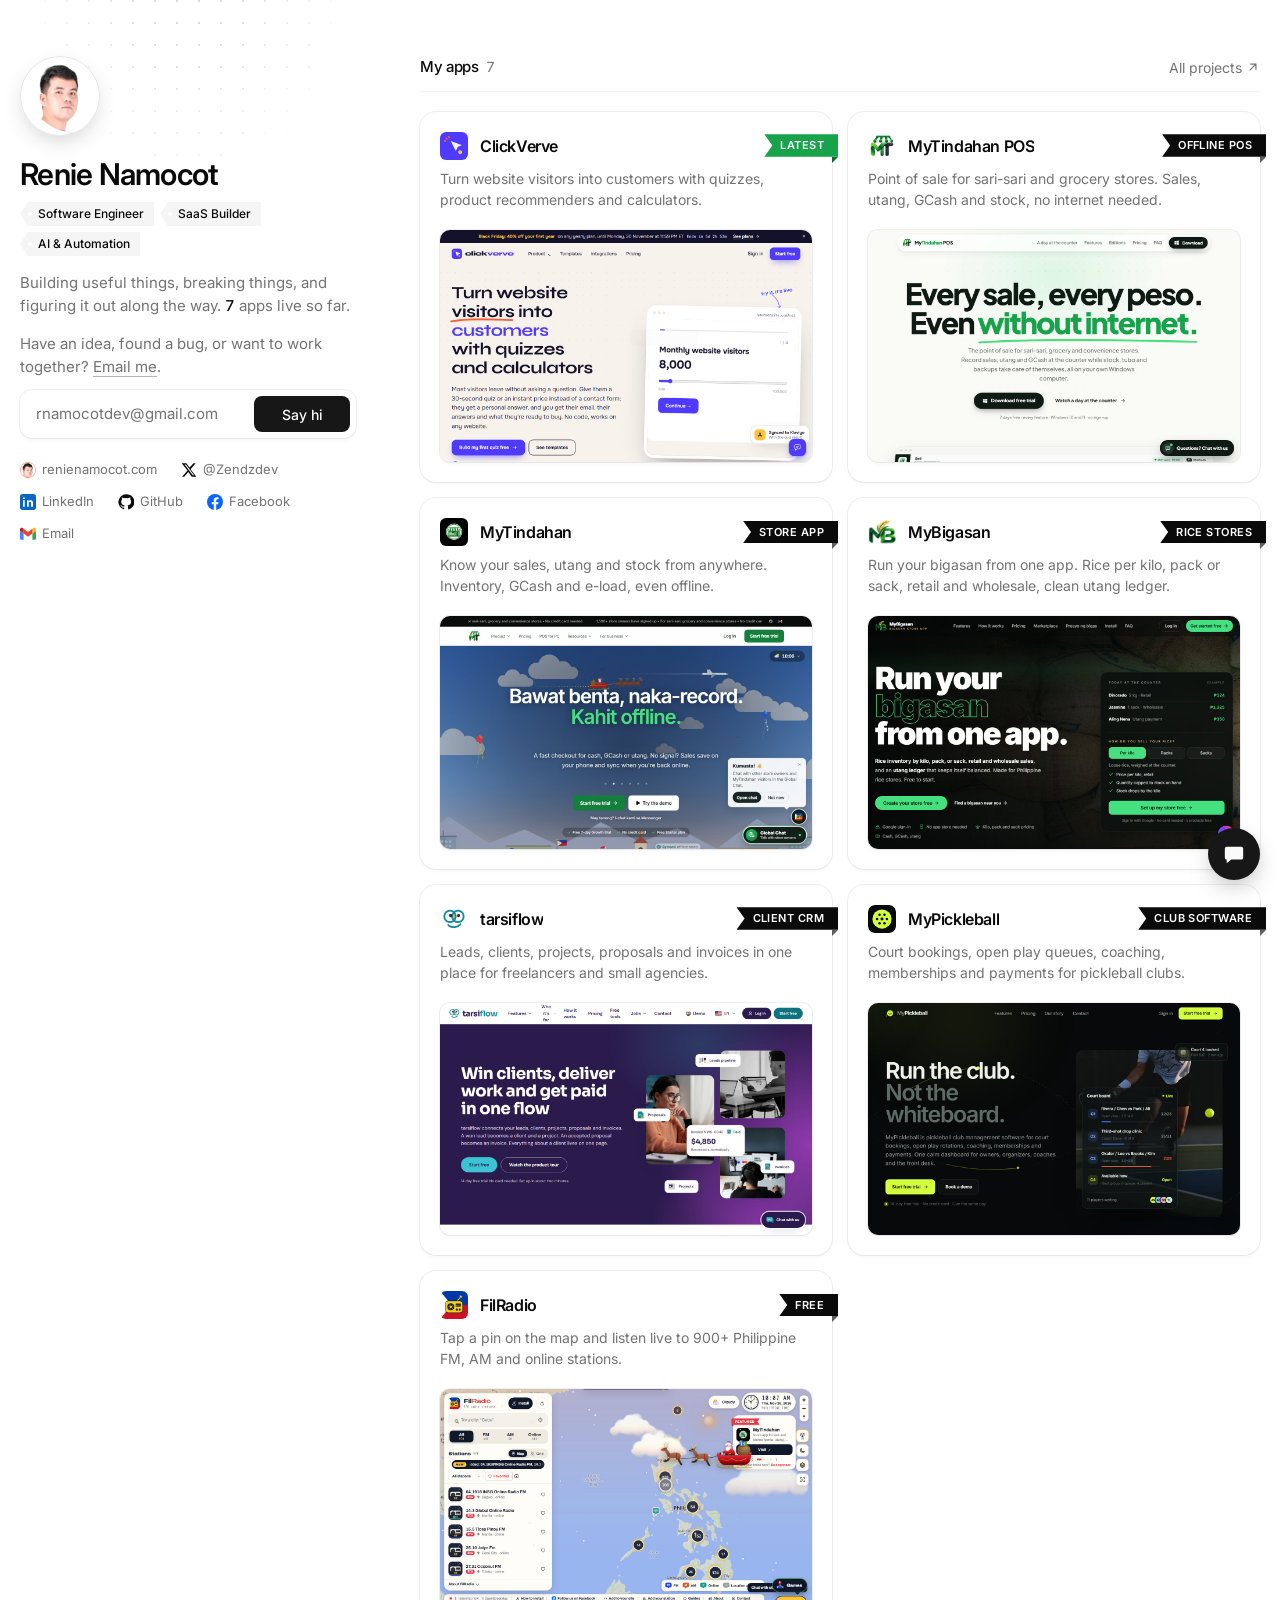
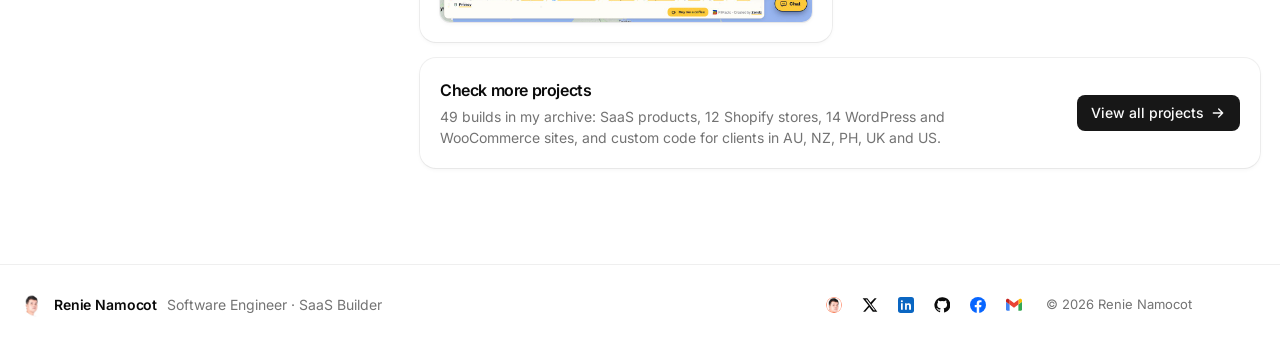
==== index.html @ 9025eb7c "Initial commit: apps.renienamocot.com showcase One-page portfolio of my apps: profile column, app ca" ====
<!doctype html>
<html lang="en">
<head>
  <meta charset="utf-8">
  <meta name="viewport" content="width=device-width, initial-scale=1, viewport-fit=cover">

  <!-- ============ SEO ============ -->
  <title>Renie Namocot — Software Engineer &amp; SaaS Builder</title>
  <meta name="description" content="Renie Namocot, Software Engineer and SaaS builder from the Philippines. See ClickVerve, MyTindahan, MyBigasan, tarsiflow, MyPickleball and more.">
  <meta name="author" content="Renie Namocot">
  <meta name="robots" content="index, follow, max-image-preview:large">
  <link rel="canonical" href="https://apps.renienamocot.com/">
  <meta name="theme-color" content="#ffffff" media="(prefers-color-scheme: light)">
  <meta name="theme-color" content="#0a0a0a" media="(prefers-color-scheme: dark)">
  <meta name="color-scheme" content="light dark">

  <meta property="og:type" content="profile">
  <meta property="og:site_name" content="Renie Namocot">
  <meta property="og:title" content="Renie Namocot — Software Engineer &amp; SaaS Builder">
  <meta property="og:description" content="Apps I've built and shipped: ClickVerve, MyTindahan, MyBigasan, tarsiflow, FilRadio and more.">
  <meta property="og:url" content="https://apps.renienamocot.com/">
  <meta property="og:image" content="https://apps.renienamocot.com/og.png">
  <meta property="og:image:width" content="1200">
  <meta property="og:image:height" content="630">
  <meta property="og:locale" content="en_PH">
  <meta name="twitter:card" content="summary_large_image">
  <meta name="twitter:site" content="@Zendzdev">
  <meta name="twitter:creator" content="@Zendzdev">
  <meta name="twitter:title" content="Renie Namocot — Software Engineer &amp; SaaS Builder">
  <meta name="twitter:description" content="Apps I've built and shipped: ClickVerve, MyTindahan, MyBigasan, tarsiflow, FilRadio and more.">
  <meta name="twitter:image" content="https://apps.renienamocot.com/og.png">

  <link rel="icon" href="favicon.ico" sizes="48x48">
  <link rel="icon" href="favicon-96.png" type="image/png" sizes="96x96">
  <link rel="apple-touch-icon" href="apple-touch-icon.png">
  <link rel="manifest" href="site.webmanifest">

  <link rel="preconnect" href="https://fonts.googleapis.com">
  <link rel="preconnect" href="https://fonts.gstatic.com" crossorigin>
  <link href="https://fonts.googleapis.com/css2?family=Inter:wght@400;500;600&display=swap" rel="stylesheet">

  <link rel="stylesheet" href="styles.css">

  <script type="application/ld+json">
  {
    "@context": "https://schema.org",
    "@graph": [
      {
        "@type": "Person",
        "@id": "https://apps.renienamocot.com/#person",
        "name": "Renie Namocot",
        "url": "https://apps.renienamocot.com/",
        "jobTitle": "Software Engineer",
        "description": "Software Engineer, SaaS builder, AI and automation.",
        "knowsAbout": ["Software Engineering", "SaaS", "AI", "Automation"],
        "image": "https://apps.renienamocot.com/avatar.png",
        "email": "mailto:rnamocotdev@gmail.com",
        "nationality": "Philippines",
        "sameAs": [
          "https://www.renienamocot.com/",
          "https://x.com/Zendzdev",
          "https://www.linkedin.com/in/renie-namocot-43700818b",
          "https://github.com/rnamocot",
          "https://web.facebook.com/profile.php?id=61593209741561"
        ]
      },
      {
        "@type": "ItemList",
        "name": "Apps built by Renie Namocot",
        "itemListElement": [
          { "@type": "ListItem", "position": 1, "item": { "@type": "SoftwareApplication", "name": "ClickVerve", "url": "https://clickverveinteractive.com/", "applicationCategory": "BusinessApplication", "operatingSystem": "Web", "description": "No-code interactive quiz maker and calculator builder for websites.", "author": { "@id": "https://apps.renienamocot.com/#person" } } },
          { "@type": "ListItem", "position": 2, "item": { "@type": "SoftwareApplication", "name": "MyTindahan POS", "url": "https://pos.mytindahan.store/", "applicationCategory": "BusinessApplication", "operatingSystem": "Windows", "description": "Offline POS for sari-sari, grocery and convenience stores in the Philippines.", "author": { "@id": "https://apps.renienamocot.com/#person" } } },
          { "@type": "ListItem", "position": 3, "item": { "@type": "SoftwareApplication", "name": "MyTindahan", "url": "https://mytindahan.store/", "applicationCategory": "BusinessApplication", "description": "Store app for sari-sari, grocery and convenience store owners: inventory, sales, utang, GCash and e-load.", "author": { "@id": "https://apps.renienamocot.com/#person" } } },
          { "@type": "ListItem", "position": 4, "item": { "@type": "SoftwareApplication", "name": "MyBigasan", "url": "https://www.mybigasan.com/", "applicationCategory": "BusinessApplication", "description": "Rice store inventory, POS and utang app for Philippine bigasan owners.", "author": { "@id": "https://apps.renienamocot.com/#person" } } },
          { "@type": "ListItem", "position": 5, "item": { "@type": "SoftwareApplication", "name": "tarsiflow", "url": "https://tarsiflow.com/", "applicationCategory": "BusinessApplication", "operatingSystem": "Web", "description": "Client management for freelancers and agencies: leads, projects, proposals and invoices.", "author": { "@id": "https://apps.renienamocot.com/#person" } } },
          { "@type": "ListItem", "position": 6, "item": { "@type": "SoftwareApplication", "name": "MyPickleball", "url": "https://mypickleball-psi.vercel.app/", "applicationCategory": "BusinessApplication", "operatingSystem": "Web", "description": "Pickleball club management software for court bookings, open play queues, coaching, memberships and payments.", "author": { "@id": "https://apps.renienamocot.com/#person" } } },
          { "@type": "ListItem", "position": 7, "item": { "@type": "WebApplication", "name": "FilRadio", "url": "https://filradio.xyz/", "applicationCategory": "EntertainmentApplication", "operatingSystem": "Web", "description": "Listen to Philippine FM, AM and online radio stations live on a map.", "offers": { "@type": "Offer", "price": "0", "priceCurrency": "PHP" }, "author": { "@id": "https://apps.renienamocot.com/#person" } } }
        ]
      }
    ]
  }
  </script>
</head>
<body>
  <a class="skip" href="#apps">Skip to apps</a>

  <main class="layout">
    <!-- ================= LEFT: PROFILE ================= -->
    <aside class="profile enter">
      <div class="dots" aria-hidden="true"></div>

      <div class="profile__head">
        <img class="profile__avatar" src="avatar.png" fetchpriority="high" width="80" height="80" alt="Renie Namocot">
        <div>
          <h1>Renie Namocot</h1>
          <p class="roles" aria-label="Software Engineer, SaaS Builder, AI and Automation"><span>Software Engineer</span><span>SaaS Builder</span><span>AI &amp; Automation</span></p>
          <p class="t15 muted mt4">Building useful things, breaking things, and figuring it out along the way. <b>7</b> apps live so far.</p>
        </div>
      </div>

      <div class="contact">
        <p class="t15 muted">Have an idea, found a bug, or want to work together? <a class="ulink" href="mailto:rnamocotdev@gmail.com">Email me</a>.</p>
        <a class="field" href="mailto:rnamocotdev@gmail.com" data-open-chat>
          <span class="field__text">rnamocotdev@gmail.com</span>
          <span class="btn">Say hi</span>
        </a>
      </div>

      <ul class="socials">
        <li><a href="https://www.renienamocot.com/" target="_blank" rel="me noopener"><img src="logos/renienamocot.png" width="16" height="16" alt="" class="ico-img"><span>renienamocot.com</span><span class="sr-only"> main profile (opens in a new tab)</span></a></li>
        <li><a href="https://x.com/Zendzdev" target="_blank" rel="me noopener"><svg class="ico" viewBox="0 0 24 24" aria-hidden="true"><path fill="currentColor" d="M18.9 2H22l-7.6 8.7L23 22h-6.8l-5.3-6.9L4.8 22H1.7l8.1-9.3L1 2h7l4.8 6.3L18.9 2Zm-1.2 18h1.9L7.4 3.9h-2L17.7 20Z"/></svg><span>@Zendzdev</span><span class="sr-only"> on X (opens in a new tab)</span></a></li>
        <li><a href="https://www.linkedin.com/in/renie-namocot-43700818b" target="_blank" rel="me noopener"><svg class="ico" viewBox="0 0 24 24" aria-hidden="true"><rect width="24" height="24" rx="4" fill="#0A66C2"/><path fill="#fff" d="M7.1 9.4H4.5V19h2.6V9.4ZM5.8 5a1.5 1.5 0 1 0 0 3 1.5 1.5 0 0 0 0-3Zm13.7 8.6c0-2.6-.6-4.4-3.6-4.4-1.4 0-2.4.8-2.8 1.5V9.4h-2.5V19h2.6v-4.8c0-1.3.2-2.5 1.8-2.5s1.6 1.5 1.6 2.6V19h2.9v-5.4Z"/></svg><span>LinkedIn</span><span class="sr-only"> (opens in a new tab)</span></a></li>
        <li><a href="https://github.com/rnamocot" target="_blank" rel="me noopener"><svg class="ico" viewBox="0 0 24 24" aria-hidden="true"><path fill="currentColor" d="M12 .5a11.5 11.5 0 0 0-3.6 22.4c.6.1.8-.3.8-.6v-2c-3.2.7-3.9-1.5-3.9-1.5-.5-1.3-1.3-1.7-1.3-1.7-1-.7.1-.7.1-.7 1.2.1 1.8 1.2 1.8 1.2 1 1.8 2.8 1.3 3.5 1 .1-.8.4-1.3.7-1.6-2.6-.3-5.3-1.3-5.3-5.7 0-1.3.5-2.3 1.2-3.1-.1-.3-.5-1.5.1-3.1 0 0 1-.3 3.2 1.2a11 11 0 0 1 5.8 0c2.2-1.5 3.2-1.2 3.2-1.2.6 1.6.2 2.8.1 3.1.8.8 1.2 1.9 1.2 3.1 0 4.4-2.7 5.4-5.3 5.7.4.4.8 1.1.8 2.2v3.3c0 .3.2.7.8.6A11.5 11.5 0 0 0 12 .5Z"/></svg><span>GitHub</span><span class="sr-only"> (opens in a new tab)</span></a></li>
        <li><a href="https://web.facebook.com/profile.php?id=61593209741561" target="_blank" rel="me noopener"><svg class="ico" viewBox="0 0 24 24" aria-hidden="true"><circle cx="12" cy="12" r="12" fill="#0866FF"/><path fill="#fff" d="M16.7 15.5l.5-3.5h-3.4V9.8c0-1 .5-1.9 2-1.9h1.5v-3s-1.4-.2-2.7-.2c-2.7 0-4.5 1.6-4.5 4.6V12h-3v3.5h3V24h3.7v-8.5z"/></svg><span>Facebook</span><span class="sr-only"> (opens in a new tab)</span></a></li>
        <li><a href="mailto:rnamocotdev@gmail.com"><svg class="ico" viewBox="0 0 24 24" aria-hidden="true"><path fill="#4285F4" d="M1.6 20.5h3.8v-9.3L0 7.2v11.7c0 .9.7 1.6 1.6 1.6z"/><path fill="#34A853" d="M18.6 20.5h3.8c.9 0 1.6-.7 1.6-1.6V7.2l-5.4 4z"/><path fill="#FBBC04" d="M18.6 4.2v7l5.4-4V5c0-2-2.3-3.1-3.8-1.9z"/><path fill="#EA4335" d="M5.4 11.2v-7L12 9.1l6.6-4.9v7L12 16.1z"/><path fill="#C5221F" d="M0 5v2.2l5.4 4v-7L3.8 3.1C2.3 1.9 0 3 0 5z"/></svg><span>Email</span></a></li>
      </ul>

      <p class="visits" id="visits" hidden>
        <span class="live" aria-hidden="true"></span>
        <span><b id="visits-count">0</b> <span id="visits-label">visitors</span> so far</span>
      </p>
    </aside>

    <!-- ================= RIGHT: APPS ================= -->
    <div class="content">
      <section id="apps" class="enter" style="--stagger:1" aria-labelledby="apps-title">
        <div class="block__head">
          <h2 id="apps-title">My apps <span class="t14 muted count">7</span></h2>
          <span class="mrr-total" id="mrr-total" hidden></span>
          <a class="head-link" href="https://www.renienamocot.com/projects.html" target="_blank" rel="noopener">All projects<svg viewBox="0 0 24 24" aria-hidden="true"><path d="M7 17 17 7M8 7h9v9"/></svg><span class="sr-only"> (opens in a new tab)</span></a>
        </div>

        <!--
          HOW TO ADD AN APP: copy one <li> block.
          - logos/  : square icon (28px shown, use 180px source)
          - shots/  : 640x400 screenshot of the homepage
          - .pill   : short label (category, or "$X/mo" if you want to show revenue)
        -->
        <ul class="grid2">
          <li>
            <article class="card app" data-app="clickverve">
              <div class="app__top">
                <img class="logo" src="logos/clickverve.png" width="28" height="28" alt="">
                <h3><a href="https://clickverveinteractive.com/?ref=renienamocot" target="_blank" rel="noopener"><span>ClickVerve</span><span class="sr-only"> (opens in a new tab)</span></a></h3>
                <span class="ribbon ribbon--new">Latest</span>
              </div>
              <p class="app__desc">Turn website visitors into customers with quizzes, product recommenders and calculators.</p>
              <div class="shot"><img src="shots/clickverve.jpg" width="1280" height="800" loading="lazy" alt="ClickVerve homepage"></div>
            </article>
          </li>
          <li>
            <article class="card app" data-app="mytindahan-pos">
              <div class="app__top">
                <img class="logo" src="logos/mytindahan-pos.png" width="28" height="28" alt="">
                <h3><a href="https://pos.mytindahan.store/?ref=renienamocot" target="_blank" rel="noopener"><span>MyTindahan POS</span><span class="sr-only"> (opens in a new tab)</span></a></h3>
                <span class="ribbon">Offline POS</span>
              </div>
              <p class="app__desc">Point of sale for sari-sari and grocery stores. Sales, utang, GCash and stock, no internet needed.</p>
              <div class="shot"><img src="shots/mytindahan-pos.jpg" width="1280" height="800" loading="lazy" alt="MyTindahan POS homepage"></div>
            </article>
          </li>
          <li>
            <article class="card app" data-app="mytindahan">
              <div class="app__top">
                <img class="logo" src="logos/mytindahan.png" width="28" height="28" alt="">
                <h3><a href="https://mytindahan.store/?ref=renienamocot" target="_blank" rel="noopener"><span>MyTindahan</span><span class="sr-only"> (opens in a new tab)</span></a></h3>
                <span class="ribbon">Store app</span>
              </div>
              <p class="app__desc">Know your sales, utang and stock from anywhere. Inventory, GCash and e-load, even offline.</p>
              <div class="shot"><img src="shots/mytindahan.jpg" width="1280" height="800" loading="lazy" alt="MyTindahan homepage"></div>
            </article>
          </li>
          <li>
            <article class="card app" data-app="mybigasan">
              <div class="app__top">
                <img class="logo" src="logos/mybigasan.png" width="28" height="28" alt="">
                <h3><a href="https://www.mybigasan.com/?ref=renienamocot" target="_blank" rel="noopener"><span>MyBigasan</span><span class="sr-only"> (opens in a new tab)</span></a></h3>
                <span class="ribbon">Rice stores</span>
              </div>
              <p class="app__desc">Run your bigasan from one app. Rice per kilo, pack or sack, retail and wholesale, clean utang ledger.</p>
              <div class="shot"><img src="shots/mybigasan.jpg" width="1280" height="800" loading="lazy" alt="MyBigasan homepage"></div>
            </article>
          </li>
          <li>
            <article class="card app" data-app="tarsiflow">
              <div class="app__top">
                <img class="logo" src="logos/tarsiflow.webp" width="28" height="28" alt="">
                <h3><a href="https://tarsiflow.com/?ref=renienamocot" target="_blank" rel="noopener"><span>tarsiflow</span><span class="sr-only"> (opens in a new tab)</span></a></h3>
                <span class="ribbon">Client CRM</span>
              </div>
              <p class="app__desc">Leads, clients, projects, proposals and invoices in one place for freelancers and small agencies.</p>
              <div class="shot"><img src="shots/tarsiflow.jpg" width="1280" height="800" loading="lazy" alt="tarsiflow homepage"></div>
            </article>
          </li>
          <li>
            <article class="card app" data-app="mypickleball">
              <div class="app__top">
                <img class="logo" src="logos/mypickleball.svg" width="28" height="28" alt="">
                <h3><a href="https://mypickleball-psi.vercel.app/?ref=renienamocot" target="_blank" rel="noopener"><span>MyPickleball</span><span class="sr-only"> (opens in a new tab)</span></a></h3>
                <span class="ribbon">Club software</span>
              </div>
              <p class="app__desc">Court bookings, open play queues, coaching, memberships and payments for pickleball clubs.</p>
              <div class="shot"><img src="shots/mypickleball.jpg" width="1280" height="800" loading="lazy" alt="MyPickleball live court board and club dashboard"></div>
            </article>
          </li>
          <li>
            <article class="card app" data-app="filradio">
              <div class="app__top">
                <img class="logo" src="logos/filradio.png" width="28" height="28" alt="">
                <h3><a href="https://filradio.xyz/?ref=renienamocot" target="_blank" rel="noopener"><span>FilRadio</span><span class="sr-only"> (opens in a new tab)</span></a></h3>
                <span class="ribbon">Free</span>
              </div>
              <p class="app__desc">Tap a pin on the map and listen live to 900+ Philippine FM, AM and online stations.</p>
              <div class="shot"><img src="shots/filradio.jpg" width="1280" height="800" loading="lazy" alt="FilRadio map of Philippine radio stations"></div>
            </article>
          </li>
        </ul>
        <a class="more card" href="https://www.renienamocot.com/projects.html" target="_blank" rel="noopener">
          <div class="more__text">
            <h3>Check more projects</h3>
            <p>49 builds in my archive: SaaS products, 12 Shopify stores, 14 WordPress and WooCommerce sites, and custom code for clients in AU, NZ, PH, UK and US.</p>
          </div>
          <span class="more__cta">View all projects<svg viewBox="0 0 24 24" aria-hidden="true"><path d="M5 12h14M13 6l6 6-6 6"/></svg></span>
          <span class="sr-only"> (opens in a new tab)</span>
        </a>
      </section>
    </div>
  </main>

  <!-- ================= FOOTER ================= -->
  <footer class="footer">
    <div class="footer__inner">
      <div class="footer__brand">
        <img src="avatar.png" width="24" height="24" alt="" class="footer__avatar">
        <span class="t14 strong">Renie Namocot</span>
        <span class="t14 muted footer__tag">Software Engineer · SaaS Builder</span>
      </div>
      <div class="footer__right">
        <ul class="footer__icons">
          <li><a href="https://www.renienamocot.com/" target="_blank" rel="me noopener" aria-label="Main website"><img src="logos/renienamocot.png" width="16" height="16" alt="" class="ico-img"></a></li>
          <li><a href="https://x.com/Zendzdev" target="_blank" rel="me noopener" aria-label="X"><svg class="ico" viewBox="0 0 24 24" aria-hidden="true"><path fill="currentColor" d="M18.9 2H22l-7.6 8.7L23 22h-6.8l-5.3-6.9L4.8 22H1.7l8.1-9.3L1 2h7l4.8 6.3L18.9 2Zm-1.2 18h1.9L7.4 3.9h-2L17.7 20Z"/></svg></a></li>
          <li><a href="https://www.linkedin.com/in/renie-namocot-43700818b" target="_blank" rel="me noopener" aria-label="LinkedIn"><svg class="ico" viewBox="0 0 24 24" aria-hidden="true"><rect width="24" height="24" rx="4" fill="#0A66C2"/><path fill="#fff" d="M7.1 9.4H4.5V19h2.6V9.4ZM5.8 5a1.5 1.5 0 1 0 0 3 1.5 1.5 0 0 0 0-3Zm13.7 8.6c0-2.6-.6-4.4-3.6-4.4-1.4 0-2.4.8-2.8 1.5V9.4h-2.5V19h2.6v-4.8c0-1.3.2-2.5 1.8-2.5s1.6 1.5 1.6 2.6V19h2.9v-5.4Z"/></svg></a></li>
          <li><a href="https://github.com/rnamocot" target="_blank" rel="me noopener" aria-label="GitHub"><svg class="ico" viewBox="0 0 24 24" aria-hidden="true"><path fill="currentColor" d="M12 .5a11.5 11.5 0 0 0-3.6 22.4c.6.1.8-.3.8-.6v-2c-3.2.7-3.9-1.5-3.9-1.5-.5-1.3-1.3-1.7-1.3-1.7-1-.7.1-.7.1-.7 1.2.1 1.8 1.2 1.8 1.2 1 1.8 2.8 1.3 3.5 1 .1-.8.4-1.3.7-1.6-2.6-.3-5.3-1.3-5.3-5.7 0-1.3.5-2.3 1.2-3.1-.1-.3-.5-1.5.1-3.1 0 0 1-.3 3.2 1.2a11 11 0 0 1 5.8 0c2.2-1.5 3.2-1.2 3.2-1.2.6 1.6.2 2.8.1 3.1.8.8 1.2 1.9 1.2 3.1 0 4.4-2.7 5.4-5.3 5.7.4.4.8 1.1.8 2.2v3.3c0 .3.2.7.8.6A11.5 11.5 0 0 0 12 .5Z"/></svg></a></li>
          <li><a href="https://web.facebook.com/profile.php?id=61593209741561" target="_blank" rel="me noopener" aria-label="Facebook"><svg class="ico" viewBox="0 0 24 24" aria-hidden="true"><circle cx="12" cy="12" r="12" fill="#0866FF"/><path fill="#fff" d="M16.7 15.5l.5-3.5h-3.4V9.8c0-1 .5-1.9 2-1.9h1.5v-3s-1.4-.2-2.7-.2c-2.7 0-4.5 1.6-4.5 4.6V12h-3v3.5h3V24h3.7v-8.5z"/></svg></a></li>
          <li><a href="mailto:rnamocotdev@gmail.com" aria-label="Email"><svg class="ico" viewBox="0 0 24 24" aria-hidden="true"><path fill="#4285F4" d="M1.6 20.5h3.8v-9.3L0 7.2v11.7c0 .9.7 1.6 1.6 1.6z"/><path fill="#34A853" d="M18.6 20.5h3.8c.9 0 1.6-.7 1.6-1.6V7.2l-5.4 4z"/><path fill="#FBBC04" d="M18.6 4.2v7l5.4-4V5c0-2-2.3-3.1-3.8-1.9z"/><path fill="#EA4335" d="M5.4 11.2v-7L12 9.1l6.6-4.9v7L12 16.1z"/><path fill="#C5221F" d="M0 5v2.2l5.4 4v-7L3.8 3.1C2.3 1.9 0 3 0 5z"/></svg></a></li>
        </ul>
        <p class="t13 muted">© <span id="year">2026</span> Renie Namocot</p>
      </div>
    </div>
  </footer>

  <!-- ================= CHAT WIDGET ================= -->
  <div class="chat" id="chat">
    <button class="chat__fab" type="button" aria-expanded="false" aria-controls="chat-panel" aria-label="Chat with Renie">
      <svg class="i-open" viewBox="0 0 24 24" aria-hidden="true"><path d="M4 4h16a2 2 0 0 1 2 2v10a2 2 0 0 1-2 2H9l-5 4v-4H4a2 2 0 0 1-2-2V6a2 2 0 0 1 2-2Z"/></svg>
      <svg class="i-close" viewBox="0 0 24 24" aria-hidden="true"><path d="M6 6l12 12M18 6 6 18"/></svg>
    </button>

    <section class="chat__panel" id="chat-panel" role="dialog" aria-labelledby="chat-title" hidden>
      <header class="chat__head">
        <img src="avatar.png" width="36" height="36" alt="">
        <div>
          <h2 id="chat-title">Renie Namocot</h2>
          <p><span class="online" aria-hidden="true"></span>Usually replies within a day</p>
        </div>
        <button class="chat__x" type="button" aria-label="Close chat"><svg viewBox="0 0 24 24" aria-hidden="true"><path d="M6 6l12 12M18 6 6 18"/></svg></button>
      </header>

      <div class="chat__log" id="chat-log" aria-live="polite"></div>

      <div class="chat__chips" id="chat-chips"></div>

      <form class="chat__form" id="chat-form" novalidate>
        <input type="checkbox" name="botcheck" class="hp" tabindex="-1" aria-hidden="true">
        <label for="chat-input" class="sr-only">Your message</label>
        <textarea id="chat-input" rows="1" placeholder="Write a message…"></textarea>
        <button type="submit" class="chat__send" aria-label="Send"><svg viewBox="0 0 24 24" aria-hidden="true"><path d="M5 12h14M13 6l6 6-6 6"/></svg></button>
      </form>
    </section>
  </div>

  <script src="main.js" defer></script>
</body>
</html>
---- styles.css ----
/* Colors, sizes and spacing follow the marclou.com layout (shadcn neutral palette). */
:root {
  --background: #fff;
  --foreground: #0a0a0a;
  --card: #fff;
  --muted: #f5f5f5;
  --muted-foreground: #737373;
  --border: #e5e5e5;
  --primary: #171717;
  --primary-foreground: #fafafa;
  --ring: #a1a1a1;
  --surface-shadow: 0 0 0 1px #0000000f, 0 1px 2px -1px #0000000f, 0 2px 4px 0 #0000000a;
  --surface-shadow-hover: 0 0 0 1px #00000014, 0 1px 2px -1px #00000014, 0 2px 4px 0 #0000000f;
  --font: "Inter", ui-sans-serif, system-ui, -apple-system, "Segoe UI", Roboto, sans-serif;
}
@media (prefers-color-scheme: dark) {
  :root {
    --background: #0a0a0a;
    --foreground: #fafafa;
    --card: #171717;
    --muted: #262626;
    --muted-foreground: #a1a1a1;
    --border: #ffffff1a;
    --primary: #e5e5e5;
    --primary-foreground: #171717;
    --ring: #737373;
    --surface-shadow: 0 0 0 1px #ffffff14;
    --surface-shadow-hover: 0 0 0 1px #ffffff21;
  }
}

*, *::before, *::after { box-sizing: border-box; }
html { -webkit-text-size-adjust: 100%; scroll-behavior: smooth; }
body {
  margin: 0;
  min-height: 100dvh;
  display: flex; flex-direction: column;
  background: var(--background);
  color: var(--foreground);
  font-family: var(--font);
  font-size: 16px;
  line-height: 1.5;
  -webkit-font-smoothing: antialiased;
  -moz-osx-font-smoothing: grayscale;
}
img, svg { display: block; max-width: 100%; }
a { color: inherit; text-decoration: none; }
h1, h2, h3, p { margin: 0; }
ul { margin: 0; padding: 0; list-style: none; }
b { font-weight: 500; color: var(--foreground); font-variant-numeric: tabular-nums; }
:focus-visible { outline: none; box-shadow: 0 0 0 3px color-mix(in oklab, var(--ring) 50%, transparent); border-radius: 8px; }

.sr-only { position: absolute; width: 1px; height: 1px; padding: 0; margin: -1px; overflow: hidden; clip: rect(0,0,0,0); white-space: nowrap; border: 0; }
.skip { position: absolute; left: 12px; top: -48px; z-index: 50; background: var(--primary); color: var(--primary-foreground); padding: 6px 12px; border-radius: 8px; font-size: 14px; }
.skip:focus { top: 12px; }

.t11 { font-size: 11px; }
.t13 { font-size: 13px; }
.t14 { font-size: 14px; }
.t15 { font-size: 15px; }
.muted { color: var(--muted-foreground); }
.strong { font-weight: 600; letter-spacing: -0.01em; }
.mt2 { margin-top: 8px; }
.mt4 { margin-top: 16px; }
p { text-wrap: pretty; }

.ulink {
  text-decoration: underline;
  text-decoration-color: color-mix(in oklab, var(--foreground) 30%, transparent);
  text-underline-offset: 4px;
  transition: color .15s, text-decoration-color .15s;
}
.ulink:hover { color: var(--foreground); text-decoration-color: var(--foreground); }

/* Entrance animation (same feel as the reference) */
.enter { animation: enter .4s cubic-bezier(.2,0,0,1) both; animation-delay: calc(var(--stagger, 0) * 80ms); }
@keyframes enter { from { opacity: 0; transform: translateY(8px); filter: blur(2px); } }
@media (prefers-reduced-motion: reduce) { .enter { animation: none; } html { scroll-behavior: auto; } }

/* ================= Layout ================= */
.layout {
  flex: 1;
  width: 100%;
  max-width: 80rem;
  margin: 0 auto;
  padding: 0 20px;
}
@media (min-width: 64rem) {
  .layout { display: grid; grid-template-columns: 17rem minmax(0, 1fr); gap: 3rem; }
}
@media (min-width: 80rem) {
  .layout { grid-template-columns: 21rem minmax(0, 1fr); gap: 4rem; }
}

/* ================= Profile (left) ================= */
.profile { position: relative; isolation: isolate; padding-top: 32px; }
@media (min-width: 64rem) {
  .profile { position: sticky; top: 0; align-self: start; padding: 56px 0; }
}
.dots {
  position: absolute; left: -20px; right: -20px; top: 0; height: 14rem; z-index: -1; pointer-events: none;
  background-image: radial-gradient(circle at 1px 1px, color-mix(in oklab, var(--foreground) 14%, transparent) 1px, transparent 0);
  background-size: 22px 22px;
  -webkit-mask-image: radial-gradient(60% 70% at 50% 0, #000 20%, #0000 70%);
  mask-image: radial-gradient(60% 70% at 50% 0, #000 20%, #0000 70%);
}
@media (min-width: 64rem) { .dots { height: 24rem; } }

.profile__head { display: flex; align-items: center; gap: 16px; }
@media (min-width: 64rem) { .profile__head { flex-direction: column; align-items: flex-start; gap: 20px; } }

.profile__avatar {
  width: 56px; height: 56px; flex: none; border-radius: 50%; object-fit: cover;
  outline: 1px solid #0000001a; outline-offset: -1px;
  box-shadow: 0 8px 24px -8px rgb(0 0 0 / .25);
}
@media (min-width: 64rem) { .profile__avatar { width: 80px; height: 80px; } }

.profile h1 { font-size: 1.5rem; line-height: 2rem; font-weight: 600; letter-spacing: -0.025em; }
@media (min-width: 64rem) { .profile h1 { font-size: 1.875rem; line-height: 2.25rem; } }

.contact { margin-top: 16px; }
.contact > p { margin-bottom: 12px; }
.field {
  display: flex; align-items: center; gap: 6px;
  padding: 6px; border-radius: 12px;
  background: var(--background);
  box-shadow: var(--surface-shadow);
  transition: box-shadow .15s;
}
.field:hover { box-shadow: var(--surface-shadow-hover); }
.field__text {
  flex: 1; min-width: 0; padding: 0 10px; height: 36px; line-height: 36px;
  font-size: 15px; color: var(--muted-foreground);
  overflow: hidden; text-overflow: ellipsis; white-space: nowrap;
}
.btn {
  display: inline-flex; align-items: center; justify-content: center;
  height: 36px; min-width: 96px; padding: 0 16px; border-radius: 8px;
  background: var(--primary); color: var(--primary-foreground);
  font-size: 14px; font-weight: 500; white-space: nowrap;
  transition: background .15s, transform .15s;
}
.field:hover .btn { background: color-mix(in oklab, var(--primary) 80%, transparent); }
.field:active .btn { transform: scale(.96); }

.socials { display: flex; flex-wrap: wrap; align-items: center; column-gap: 20px; margin-top: 16px; }
@media (min-width: 64rem) { .socials { column-gap: 16px; } }
@media (min-width: 80rem) { .socials { column-gap: 24px; } }
.socials a {
  margin: 0 -8px; display: flex; align-items: center; gap: 6px;
  height: 32px; padding: 0 8px; border-radius: 999px;
  font-size: 13px; color: var(--muted-foreground);
  transition: background .15s, color .15s;
}
.socials a:hover { background: var(--muted); color: var(--foreground); }
.socials svg { width: 14px; height: 14px; fill: currentColor; }

/* ================= Content (right) ================= */
.content { min-width: 0; padding: 32px 0 96px; }
@media (min-width: 64rem) { .content { padding-top: 56px; } }

.card {
  border-radius: 16px;
  background: var(--card);
  box-shadow: var(--surface-shadow);
}

/* Section header */
.block__head {
  display: flex; flex-wrap: wrap; align-items: center; justify-content: space-between; gap: 12px 24px;
  margin-bottom: 20px; padding-bottom: 12px;
  border-bottom: 1px solid color-mix(in oklab, var(--border) 40%, transparent);
  font-variant-numeric: tabular-nums;
}
.block__head h2 { font-size: 15px; font-weight: 500; letter-spacing: -0.025em; }

/* App cards */
.grid2 { display: grid; gap: 16px; }
@media (min-width: 40rem) { .grid2 { grid-template-columns: repeat(2, 1fr); } }

.app { position: relative; display: flex; flex-direction: column; height: 100%; padding: 20px; transition: box-shadow .15s; }
.app:has(a:hover), .app:has(:focus-visible) { box-shadow: var(--surface-shadow-hover); }
.app__top { display: flex; align-items: center; gap: 12px; }
.app h3 { flex: 1; min-width: 0; font-size: 16px; font-weight: 600; letter-spacing: -0.025em; }
.app h3 a { display: flex; align-items: center; gap: 4px; }
.app h3 a::after { content: ""; position: absolute; inset: 0; border-radius: 16px; }
.app h3 a span:first-child {
  overflow: hidden; text-overflow: ellipsis; white-space: nowrap;
  text-decoration-color: color-mix(in oklab, var(--foreground) 30%, transparent); text-underline-offset: 4px;
}
.app h3 a:hover span:first-child { text-decoration-line: underline; }
.app h3 a:focus-visible { box-shadow: none; }

.logo {
  flex: none; width: 28px; height: 28px; border-radius: 6px;
  display: grid; place-items: center;
  background: var(--c, #0a0a0a); color: #fff;
  font-size: 14px; font-weight: 600; object-fit: contain;
}
.logo--sm { width: 24px; height: 24px; font-size: 12px; margin-top: 2px; }

.pill {
  flex: none; padding: 2px 8px; border-radius: 999px;
  background: var(--muted); font-size: 12px; font-weight: 500; font-variant-numeric: tabular-nums;
}
.app__desc {
  margin-top: 8px; font-size: 14px; color: var(--muted-foreground);
  display: -webkit-box; -webkit-line-clamp: 2; -webkit-box-orient: vertical; overflow: hidden;
}
.shot {
  position: relative; z-index: 1; margin-top: auto; padding-top: 20px;
}
.shot img {
  width: 100%; height: auto; aspect-ratio: 16 / 10; object-fit: cover; object-position: top;
  border-radius: 10px;
  box-shadow: var(--surface-shadow);
  background: var(--muted);
  transition: transform .2s ease;
}
.app:has(a:hover) .shot img { transform: translateY(-2px); }

/* Mini list */
.grid3 { display: grid; column-gap: 32px; margin-top: 48px; }
@media (min-width: 40rem) { .grid3 { grid-template-columns: repeat(2, 1fr); } }
@media (min-width: 80rem) { .grid3 { grid-template-columns: repeat(3, 1fr); } }
.mini {
  position: relative; display: flex; align-items: flex-start; gap: 12px;
  margin: 0 -12px; padding: 12px; border-radius: 12px;
  transition: background .15s;
}
.mini:hover { background: color-mix(in oklab, var(--muted) 60%, transparent); }
.mini > div { min-width: 0; }
.mini h3 { display: flex; align-items: center; gap: 8px; font-size: 16px; font-weight: 500; letter-spacing: -0.025em; }
.mini h3 a { overflow: hidden; text-overflow: ellipsis; white-space: nowrap; }
.mini h3 a::after { content: ""; position: absolute; inset: 0; border-radius: 12px; }
.mini p {
  margin-top: 2px; font-size: 14px; color: var(--muted-foreground);
  display: -webkit-box; -webkit-line-clamp: 2; -webkit-box-orient: vertical; overflow: hidden;
}
.tag {
  flex: none; padding: 2px 8px; border-radius: 999px;
  background: var(--muted); color: var(--muted-foreground);
  font-size: 11px; font-weight: 500;
}

/* ================= Footer ================= */
.footer { border-top: 1px solid color-mix(in oklab, var(--border) 60%, transparent); }
.footer__inner {
  max-width: 80rem; margin: 0 auto;
  padding: 24px 20px calc(24px + env(safe-area-inset-bottom));
  display: flex; flex-wrap: wrap; align-items: center; justify-content: space-between; gap: 16px;
}
.footer__brand { display: flex; flex-wrap: wrap; align-items: center; gap: 8px 10px; }
.footer__avatar { width: 24px; height: 24px; border-radius: 50%; }
.footer__right { display: flex; align-items: center; gap: 16px; }
.footer__icons { display: flex; gap: 4px; }
.footer__icons a {
  display: grid; place-items: center; width: 32px; height: 32px; border-radius: 999px;
  color: var(--muted-foreground); transition: background .15s, color .15s;
}
.footer__icons a:hover { background: var(--muted); color: var(--foreground); }
.footer__icons svg { width: 14px; height: 14px; fill: currentColor; }
@media (max-width: 40rem) {
  .footer__inner { flex-direction: column; align-items: flex-start; }
  .footer__tag { flex-basis: 100%; }
  .footer__right { width: 100%; justify-content: space-between; }
  .footer__icons { margin-left: -8px; }
}

#apps { scroll-margin-top: 32px; }
img.logo { background: transparent; }

/* Role line: "Software Engineer | SaaS Builder | AI & Automation" */
.roles { display: flex; flex-wrap: wrap; gap: 6px; margin-top: 10px; }
.roles span {
  padding: 2px 8px; border-radius: 999px;
  background: var(--muted); color: var(--foreground);
  font-size: 12px; font-weight: 500; white-space: nowrap;
}
@media (max-width: 63.99rem) {
  .profile__head { align-items: flex-start; }
}

/* ================= Chat widget ================= */
.chat { position: fixed; right: 20px; bottom: calc(20px + env(safe-area-inset-bottom)); z-index: 60; }
.chat__fab {
  width: 52px; height: 52px; border-radius: 50%; border: 0; cursor: pointer;
  display: grid; place-items: center;
  background: var(--primary); color: var(--primary-foreground);
  box-shadow: 0 8px 24px -6px rgb(0 0 0 / .35);
  transition: transform .15s ease;
}
.chat__fab:hover { transform: translateY(-1px); }
.chat__fab:active { transform: scale(.96); }
.chat__fab svg { width: 22px; height: 22px; grid-area: 1 / 1; transition: opacity .15s, transform .2s; }
.chat__fab .i-open { fill: currentColor; }
.chat__fab .i-close { fill: none; stroke: currentColor; stroke-width: 2; stroke-linecap: round; opacity: 0; transform: rotate(-45deg); }
.chat.is-open .chat__fab .i-open { opacity: 0; transform: rotate(45deg); }
.chat.is-open .chat__fab .i-close { opacity: 1; transform: none; }

.chat__panel {
  position: absolute; right: 0; bottom: 64px;
  width: 360px; height: min(540px, calc(100dvh - 120px));
  display: flex; flex-direction: column;
  background: var(--card); border-radius: 16px;
  box-shadow: var(--surface-shadow), 0 24px 48px -12px rgb(0 0 0 / .18);
  overflow: hidden;
  transform-origin: bottom right;
  animation: chat-in .2s cubic-bezier(.2,0,0,1);
}
.chat__panel[hidden] { display: none; }
@keyframes chat-in { from { opacity: 0; transform: translateY(8px) scale(.98); } }

.chat__head { display: flex; align-items: center; gap: 10px; padding: 14px 14px 14px 16px; border-bottom: 1px solid var(--border); }
.chat__head img { width: 36px; height: 36px; border-radius: 50%; outline: 1px solid #0000001a; outline-offset: -1px; }
.chat__head div { flex: 1; min-width: 0; }
.chat__head h2 { font-size: 15px; font-weight: 600; letter-spacing: -0.015em; }
.chat__head p { font-size: 12px; color: var(--muted-foreground); display: flex; align-items: center; gap: 6px; }
.online { width: 7px; height: 7px; border-radius: 50%; background: #22c55e; }
.chat__x { width: 32px; height: 32px; border: 0; border-radius: 999px; background: transparent; cursor: pointer; display: grid; place-items: center; color: var(--muted-foreground); }
.chat__x:hover { background: var(--muted); color: var(--foreground); }
.chat__x svg { width: 16px; height: 16px; fill: none; stroke: currentColor; stroke-width: 2; stroke-linecap: round; }

.chat__log { flex: 1; overflow-y: auto; padding: 16px; display: flex; flex-direction: column; gap: 8px; overscroll-behavior: contain; }
.msg {
  max-width: 85%; padding: 8px 12px; border-radius: 16px;
  font-size: 14px; line-height: 1.45; white-space: pre-wrap; overflow-wrap: anywhere;
  animation: enter .25s cubic-bezier(.2,0,0,1) both;
}
.msg--bot { align-self: flex-start; background: var(--muted); border-bottom-left-radius: 6px; }
.msg--me { align-self: flex-end; background: var(--primary); color: var(--primary-foreground); border-bottom-right-radius: 6px; }
.msg a { text-decoration: underline; text-underline-offset: 3px; }
.typing { display: inline-flex; gap: 4px; padding: 12px 14px; }
.typing i { width: 6px; height: 6px; border-radius: 50%; background: var(--muted-foreground); animation: blink 1s infinite; }
.typing i:nth-child(2) { animation-delay: .15s; }
.typing i:nth-child(3) { animation-delay: .3s; }
@keyframes blink { 0%, 80%, 100% { opacity: .3; } 40% { opacity: 1; } }

.chat__chips { display: flex; flex-wrap: wrap; gap: 6px; padding: 0 16px 12px; }
.chat__chips:empty { display: none; }
.chat__chips button {
  height: 32px; padding: 0 12px; border-radius: 999px; cursor: pointer;
  border: 1px solid var(--border); background: var(--background); color: var(--foreground);
  font: inherit; font-size: 13px; transition: background .15s;
}
.chat__chips button:hover { background: var(--muted); }

.chat__form { display: flex; align-items: flex-end; gap: 6px; margin: 0 12px 12px; padding: 6px; border-radius: 12px; background: var(--background); box-shadow: var(--surface-shadow); }
.chat__form:focus-within { box-shadow: var(--surface-shadow-hover), 0 0 0 3px color-mix(in oklab, var(--ring) 25%, transparent); }
.chat__form textarea {
  flex: 1; min-width: 0; resize: none; border: 0; outline: 0; background: transparent; color: var(--foreground);
  font: inherit; font-size: 16px; line-height: 1.4; padding: 7px 8px; max-height: 120px;
}
.chat__form textarea::placeholder { color: var(--muted-foreground); }
.chat__form textarea:focus-visible { box-shadow: none; }
.chat__send { flex: none; width: 36px; height: 36px; border: 0; border-radius: 8px; cursor: pointer; display: grid; place-items: center; background: var(--primary); color: var(--primary-foreground); transition: opacity .15s, transform .15s; }
.chat__send:disabled { opacity: .4; cursor: default; }
.chat__send:active:not(:disabled) { transform: scale(.94); }
.chat__send svg { width: 18px; height: 18px; fill: none; stroke: currentColor; stroke-width: 2; stroke-linecap: round; stroke-linejoin: round; }
.hp { position: absolute; left: -10000px; width: 1px; height: 1px; opacity: 0; }

@media (max-width: 30rem) {
  .chat { right: 16px; bottom: calc(16px + env(safe-area-inset-bottom)); }
  .chat.is-open .chat__fab { display: none; }
  .chat__panel { position: fixed; inset: auto 0 0 0; width: 100%; height: min(88dvh, 640px); border-radius: 16px 16px 0 0; padding-bottom: env(safe-area-inset-bottom); }
}
@media (prefers-reduced-motion: reduce) { .chat__panel, .msg { animation: none; } }

/* ================= Brand-color social icons ================= */
.socials .ico, .socials .ico-img { width: 16px; height: 16px; }
.footer__icons .ico, .footer__icons .ico-img { width: 16px; height: 16px; }
.ico-img { border-radius: 50%; display: block; }
.socials a .ico path[fill="currentColor"], .footer__icons a .ico path[fill="currentColor"] { fill: var(--foreground); }
.footer__icons a { color: var(--foreground); }

/* ================= Category ribbon on app cards ================= */
.ribbon {
  position: relative; flex: none;
  margin-right: -26px;           /* hang past the card edge (20px padding + 6px) */
  padding: 4px 14px 4px 16px;
  background: var(--foreground); color: var(--background);
  font-size: 11px; font-weight: 600; letter-spacing: .04em; text-transform: uppercase;
  line-height: 1.3; white-space: nowrap;
  clip-path: polygon(0 0, 100% 0, 100% 100%, 0 100%, 8px 50%);
}
/* the fold that tucks behind the card */
.app__top { position: relative; }
.app__top::after {
  content: ""; position: absolute; right: -26px; top: calc(50% + 11px);
  border-top: 6px solid color-mix(in oklab, var(--foreground) 60%, var(--background));
  border-right: 6px solid transparent;
}

/* ================= Role tags (price-tag shape) ================= */
.roles span {
  position: relative;
  padding: 3px 10px 3px 18px;
  border-radius: 0;
  background: var(--muted); color: var(--foreground);
  font-size: 12px; font-weight: 500;
  clip-path: polygon(8px 0, 100% 0, 100% 100%, 8px 100%, 0 50%);
}
.roles span::before {
  content: ""; position: absolute; left: 8px; top: 50%;
  width: 4px; height: 4px; margin-top: -2px; border-radius: 50%;
  background: var(--background);
}
.ribbon--new { background: #16a34a; color: #fff; }
.app:has(.ribbon--new) .app__top::after { border-top-color: #0f6b31; }

/* ================= Visitor count ================= */
.visits { display: flex; align-items: center; gap: 8px; margin-top: 12px; font-size: 13px; color: var(--muted-foreground); font-variant-numeric: tabular-nums; }
.visits[hidden] { display: none; }
.live { position: relative; width: 8px; height: 8px; border-radius: 50%; background: #22c55e; }
.live::after { content: ""; position: absolute; inset: 0; border-radius: 50%; background: #22c55e; animation: ping 1.6s cubic-bezier(0,0,.2,1) infinite; }
@keyframes ping { 75%, 100% { transform: scale(2.2); opacity: 0; } }
@media (prefers-reduced-motion: reduce) { .live::after { animation: none; } }

/* dim the page behind the chat sheet on phones */
@media (max-width: 30rem) {
  .chat.is-open::before { content: ""; position: fixed; inset: 0; background: rgb(0 0 0 / .35); animation: fade .2s ease; }
  .chat.is-open .chat__panel { z-index: 1; }
}
@keyframes fade { from { opacity: 0; } }

/* ================= "All projects" link + "Check more projects" card ================= */
.block__head h2 { display: flex; align-items: baseline; gap: 8px; }
.block__head .count { font-weight: 400; letter-spacing: 0; }
.head-link {
  display: inline-flex; align-items: center; gap: 4px;
  font-size: 14px; color: var(--muted-foreground);
  transition: color .15s;
}
.head-link:hover { color: var(--foreground); }
.head-link svg { width: 14px; height: 14px; fill: none; stroke: currentColor; stroke-width: 2; stroke-linecap: round; stroke-linejoin: round; transition: transform .15s; }
.head-link:hover svg { transform: translate(1px, -1px); }

.more {
  display: flex; align-items: center; justify-content: space-between; gap: 16px 24px;
  margin-top: 16px; padding: 20px;
  transition: box-shadow .15s;
}
.more:hover { box-shadow: var(--surface-shadow-hover); }
.more h3 { font-size: 16px; font-weight: 600; letter-spacing: -0.025em; }
.more p { margin-top: 4px; font-size: 14px; color: var(--muted-foreground); max-width: 60ch; }
.more__cta {
  flex: none; display: inline-flex; align-items: center; gap: 6px;
  height: 36px; padding: 0 14px; border-radius: 8px;
  background: var(--primary); color: var(--primary-foreground);
  font-size: 14px; font-weight: 500; white-space: nowrap;
  transition: background .15s;
}
.more:hover .more__cta { background: color-mix(in oklab, var(--primary) 85%, transparent); }
.more__cta svg { width: 16px; height: 16px; fill: none; stroke: currentColor; stroke-width: 2; stroke-linecap: round; stroke-linejoin: round; transition: transform .15s; }
.more:hover .more__cta svg { transform: translateX(2px); }
@media (max-width: 40rem) {
  .more { flex-direction: column; align-items: stretch; }
  .more__cta { justify-content: center; }
}

/* keep the floating chat button from covering footer text */
.footer__inner { padding-right: 88px; }
@media (max-width: 40rem) {
  .footer__inner { padding-right: 20px; padding-bottom: calc(88px + env(safe-area-inset-bottom)); }
}

/* ================= Revenue (from /admin) ================= */
.app__mrr {
  display: flex; align-items: baseline; gap: 2px;
  margin-top: 10px; font-size: 13px; color: var(--muted-foreground);
  font-variant-numeric: tabular-nums;
}
.app__mrr b { font-size: 15px; font-weight: 600; color: var(--foreground); letter-spacing: -0.01em; }
.app__mrr::before {
  content: ""; width: 6px; height: 6px; border-radius: 50%; background: #22c55e;
  align-self: center; margin-right: 6px;
}
.block__head { position: relative; }
.mrr-total {
  margin-left: auto; margin-right: 16px;
  font-size: 14px; font-weight: 500; color: var(--foreground); font-variant-numeric: tabular-nums;
}
.mrr-total[hidden] { display: none; }
@media (max-width: 40rem) { .mrr-total { order: 3; flex-basis: 100%; margin: 0; } }
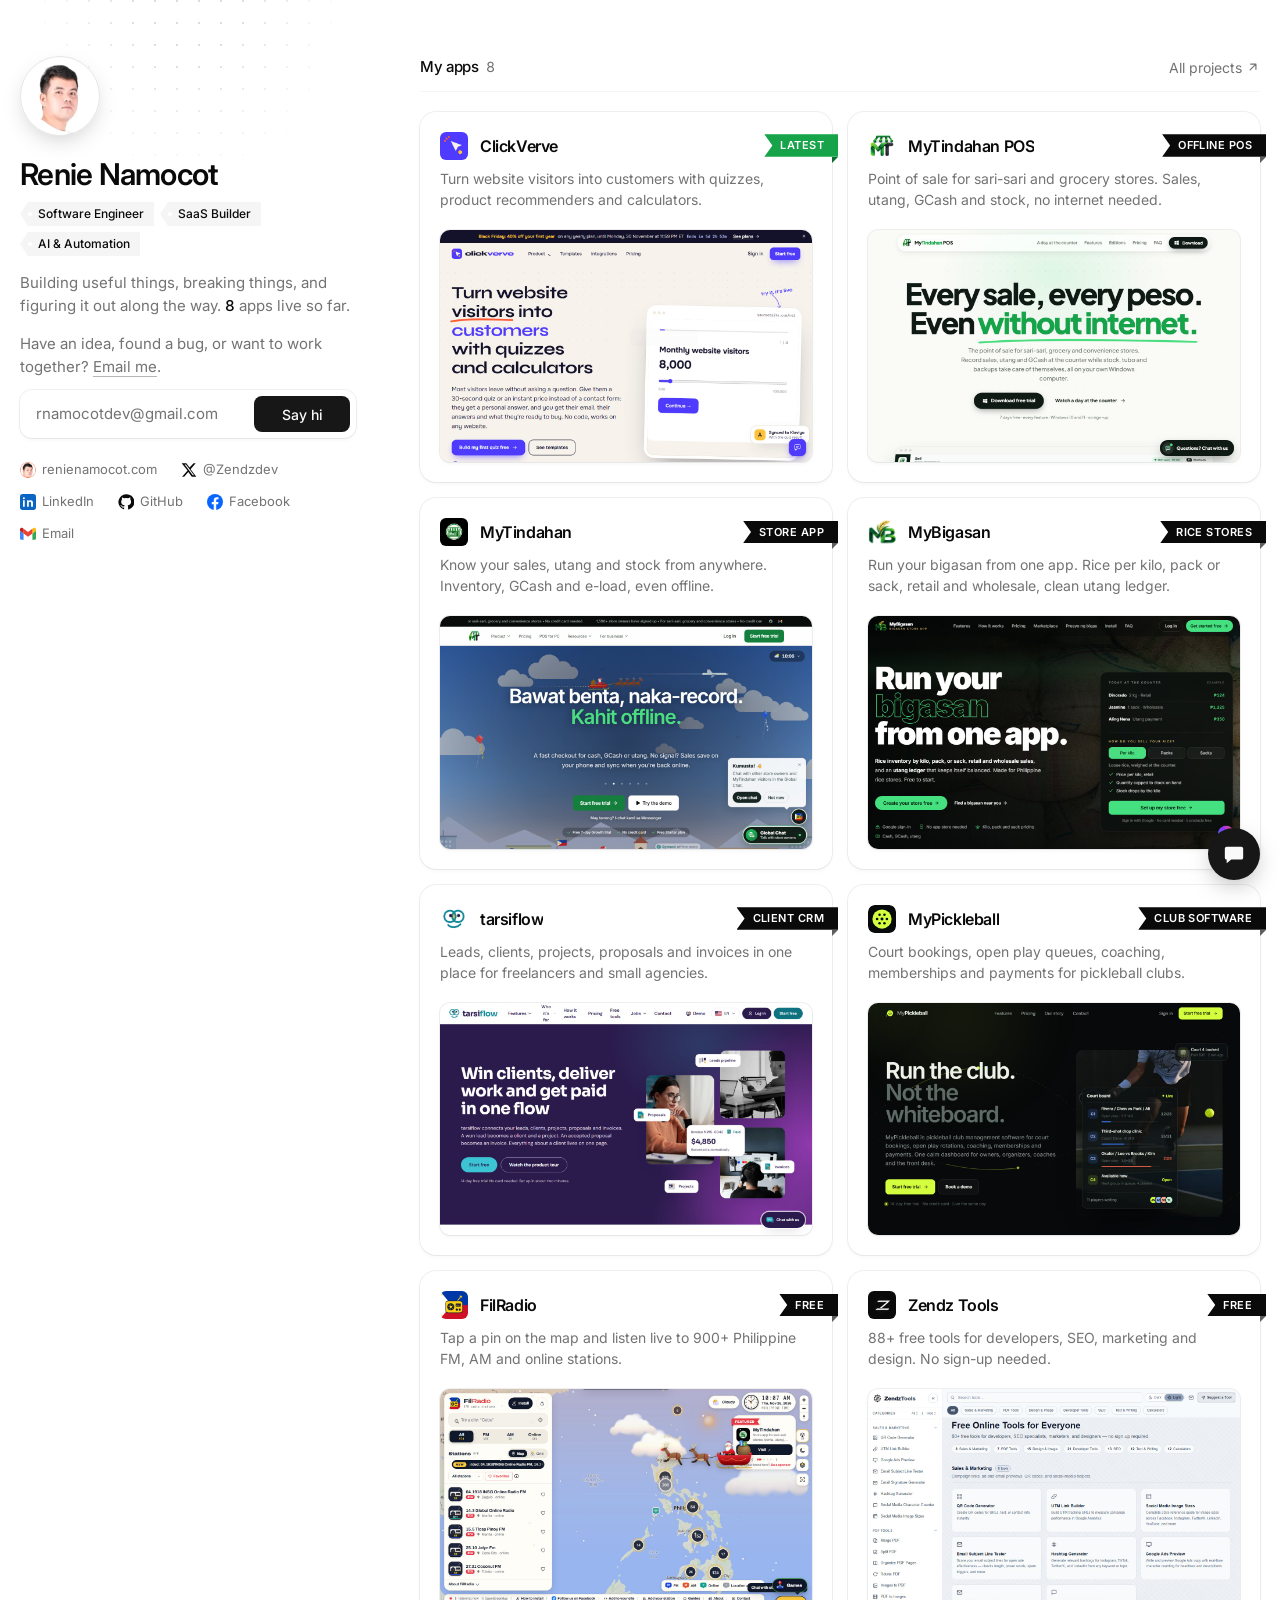
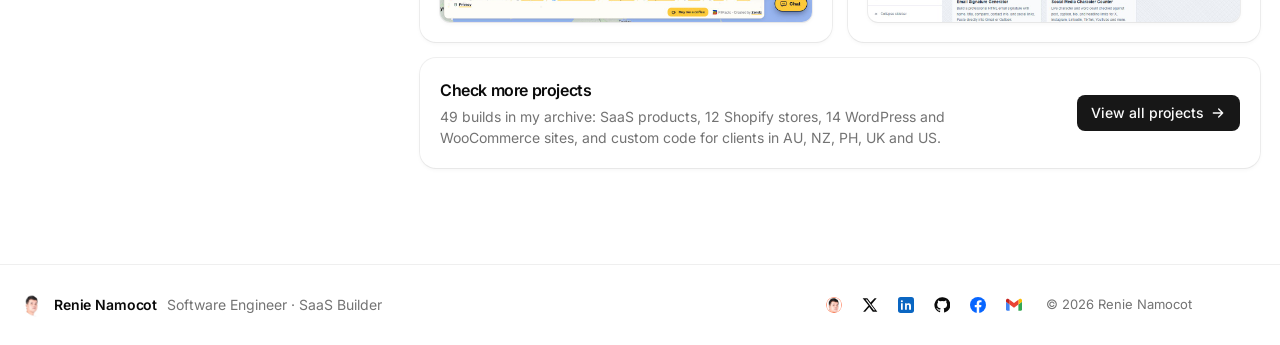
==== commit dae2359c: "Add Zendz Tools, custom 404 page and .htaccess - New app card for Zendz Tools (tools.zendz.dev) with" ====
--- a/index.html
+++ b/index.html
@@ -74,7 +74,8 @@
           { "@type": "ListItem", "position": 4, "item": { "@type": "SoftwareApplication", "name": "MyBigasan", "url": "https://www.mybigasan.com/", "applicationCategory": "BusinessApplication", "description": "Rice store inventory, POS and utang app for Philippine bigasan owners.", "author": { "@id": "https://apps.renienamocot.com/#person" } } },
           { "@type": "ListItem", "position": 5, "item": { "@type": "SoftwareApplication", "name": "tarsiflow", "url": "https://tarsiflow.com/", "applicationCategory": "BusinessApplication", "operatingSystem": "Web", "description": "Client management for freelancers and agencies: leads, projects, proposals and invoices.", "author": { "@id": "https://apps.renienamocot.com/#person" } } },
           { "@type": "ListItem", "position": 6, "item": { "@type": "SoftwareApplication", "name": "MyPickleball", "url": "https://mypickleball-psi.vercel.app/", "applicationCategory": "BusinessApplication", "operatingSystem": "Web", "description": "Pickleball club management software for court bookings, open play queues, coaching, memberships and payments.", "author": { "@id": "https://apps.renienamocot.com/#person" } } },
-          { "@type": "ListItem", "position": 7, "item": { "@type": "WebApplication", "name": "FilRadio", "url": "https://filradio.xyz/", "applicationCategory": "EntertainmentApplication", "operatingSystem": "Web", "description": "Listen to Philippine FM, AM and online radio stations live on a map.", "offers": { "@type": "Offer", "price": "0", "priceCurrency": "PHP" }, "author": { "@id": "https://apps.renienamocot.com/#person" } } }
+          { "@type": "ListItem", "position": 7, "item": { "@type": "WebApplication", "name": "FilRadio", "url": "https://filradio.xyz/", "applicationCategory": "EntertainmentApplication", "operatingSystem": "Web", "description": "Listen to Philippine FM, AM and online radio stations live on a map.", "offers": { "@type": "Offer", "price": "0", "priceCurrency": "PHP" }, "author": { "@id": "https://apps.renienamocot.com/#person" } } },
+          { "@type": "ListItem", "position": 8, "item": { "@type": "WebApplication", "name": "Zendz Tools", "url": "https://tools.zendz.dev/", "applicationCategory": "DeveloperApplication", "operatingSystem": "Web", "description": "88+ free online tools for developers, SEO specialists, marketers and designers.", "offers": { "@type": "Offer", "price": "0", "priceCurrency": "USD" }, "author": { "@id": "https://apps.renienamocot.com/#person" } } }
         ]
       }
     ]
@@ -94,7 +95,7 @@
         <div>
           <h1>Renie Namocot</h1>
           <p class="roles" aria-label="Software Engineer, SaaS Builder, AI and Automation"><span>Software Engineer</span><span>SaaS Builder</span><span>AI &amp; Automation</span></p>
-          <p class="t15 muted mt4">Building useful things, breaking things, and figuring it out along the way. <b>7</b> apps live so far.</p>
+          <p class="t15 muted mt4">Building useful things, breaking things, and figuring it out along the way. <b>8</b> apps live so far.</p>
         </div>
       </div>
 
@@ -125,7 +126,7 @@
     <div class="content">
       <section id="apps" class="enter" style="--stagger:1" aria-labelledby="apps-title">
         <div class="block__head">
-          <h2 id="apps-title">My apps <span class="t14 muted count">7</span></h2>
+          <h2 id="apps-title">My apps <span class="t14 muted count">8</span></h2>
           <span class="mrr-total" id="mrr-total" hidden></span>
           <a class="head-link" href="https://www.renienamocot.com/projects.html" target="_blank" rel="noopener">All projects<svg viewBox="0 0 24 24" aria-hidden="true"><path d="M7 17 17 7M8 7h9v9"/></svg><span class="sr-only"> (opens in a new tab)</span></a>
         </div>
@@ -212,6 +213,17 @@
               </div>
               <p class="app__desc">Tap a pin on the map and listen live to 900+ Philippine FM, AM and online stations.</p>
               <div class="shot"><img src="shots/filradio.jpg" width="1280" height="800" loading="lazy" alt="FilRadio map of Philippine radio stations"></div>
+            </article>
+          </li>
+          <li>
+            <article class="card app" data-app="zendz-tools">
+              <div class="app__top">
+                <img class="logo" src="logos/zendz-tools.png" width="28" height="28" alt="">
+                <h3><a href="https://tools.zendz.dev/?ref=renienamocot" target="_blank" rel="noopener"><span>Zendz Tools</span><span class="sr-only"> (opens in a new tab)</span></a></h3>
+                <span class="ribbon">Free</span>
+              </div>
+              <p class="app__desc">88+ free tools for developers, SEO, marketing and design. No sign-up needed.</p>
+              <div class="shot"><img src="shots/zendz-tools.jpg" width="1280" height="800" loading="lazy" alt="Zendz Tools homepage with free developer, SEO and design tools"></div>
             </article>
           </li>
         </ul>
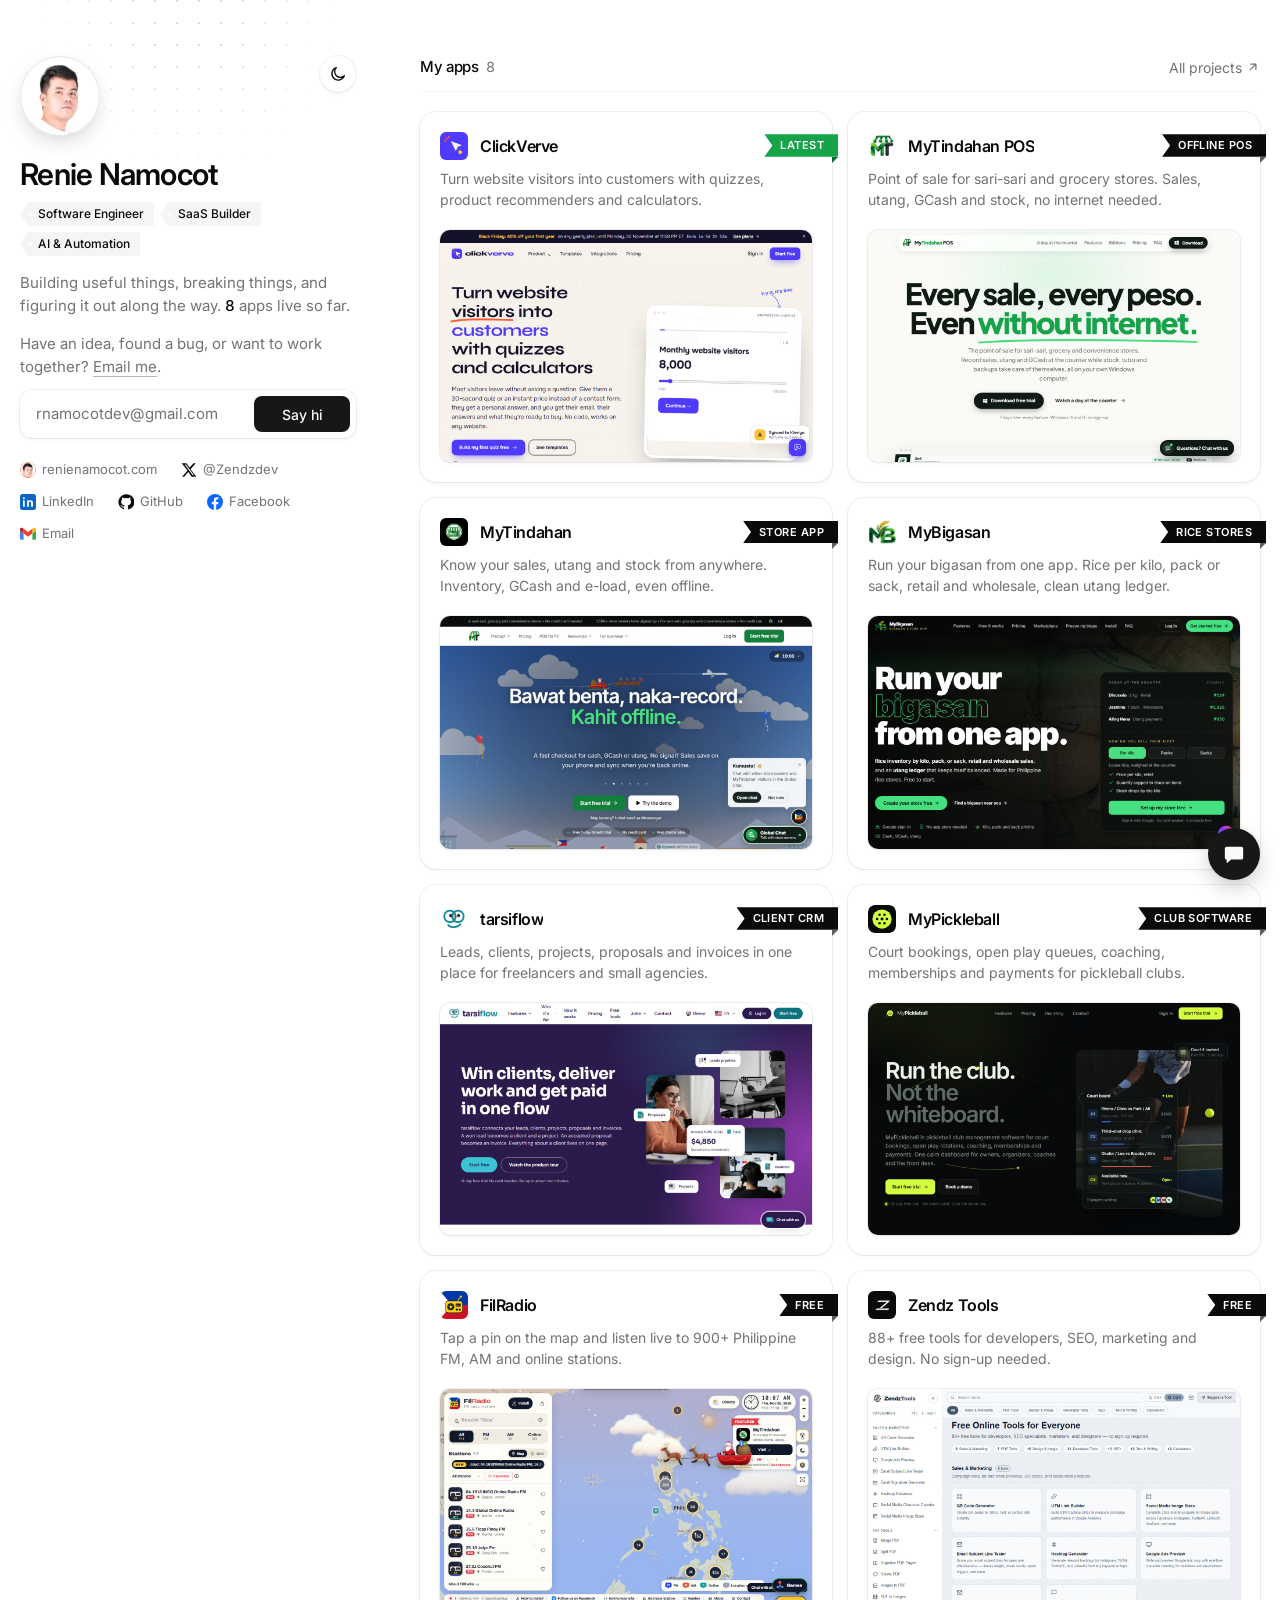
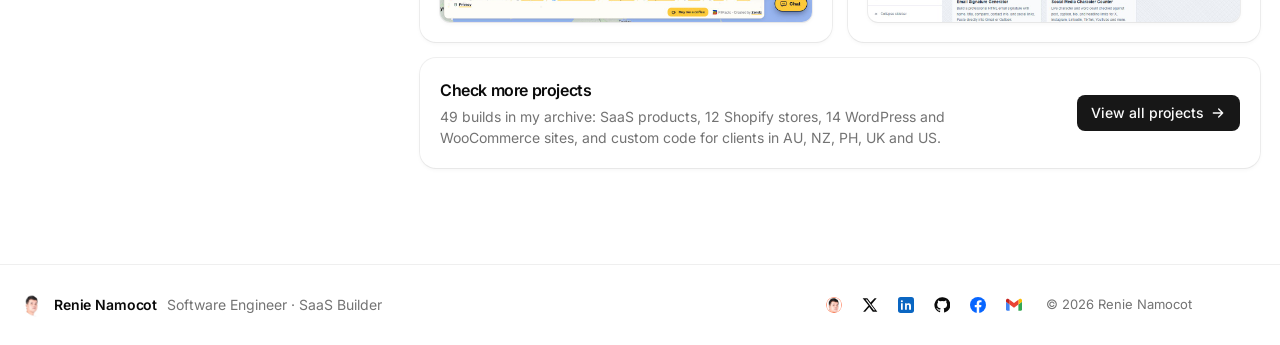
==== commit c6ae1ffe: "Add dark mode toggle, version favicons, unbox revenue summary - Sun/moon toggle in the profile: foll" ====
--- a/index.html
+++ b/index.html
@@ -30,16 +30,17 @@
   <meta name="twitter:description" content="Apps I've built and shipped: ClickVerve, MyTindahan, MyBigasan, tarsiflow, FilRadio and more.">
   <meta name="twitter:image" content="https://apps.renienamocot.com/og.png">
 
-  <link rel="icon" href="favicon.ico" sizes="48x48">
-  <link rel="icon" href="favicon-96.png" type="image/png" sizes="96x96">
-  <link rel="apple-touch-icon" href="apple-touch-icon.png">
-  <link rel="manifest" href="site.webmanifest">
+  <link rel="icon" href="favicon.ico?v=2" sizes="48x48">
+  <link rel="icon" href="favicon-96.png?v=2" type="image/png" sizes="96x96">
+  <link rel="apple-touch-icon" href="apple-touch-icon.png?v=2">
+  <link rel="manifest" href="site.webmanifest?v=2">
 
   <link rel="preconnect" href="https://fonts.googleapis.com">
   <link rel="preconnect" href="https://fonts.gstatic.com" crossorigin>
   <link href="https://fonts.googleapis.com/css2?family=Inter:wght@400;500;600&display=swap" rel="stylesheet">
 
-  <link rel="stylesheet" href="styles.css">
+  <script>try{var t=localStorage.getItem("rn_theme");if(t==="dark"||t==="light")document.documentElement.setAttribute("data-theme",t)}catch(e){}</script>
+  <link rel="stylesheet" href="styles.css?v=20261126c">
 
   <script type="application/ld+json">
   {
@@ -89,6 +90,10 @@
     <!-- ================= LEFT: PROFILE ================= -->
     <aside class="profile enter">
       <div class="dots" aria-hidden="true"></div>
+      <button class="theme-toggle" type="button" aria-label="Switch to dark mode">
+        <svg class="i-moon" viewBox="0 0 24 24" aria-hidden="true"><path d="M20.5 14.2A8.5 8.5 0 1 1 9.8 3.5a7 7 0 0 0 10.7 10.7Z"/></svg>
+        <svg class="i-sun" viewBox="0 0 24 24" aria-hidden="true"><circle cx="12" cy="12" r="4"/><path d="M12 2.5v2M12 19.5v2M4.6 4.6 6 6M18 18l1.4 1.4M2.5 12h2M19.5 12h2M4.6 19.4 6 18M18 6l1.4-1.4"/></svg>
+      </button>
 
       <div class="profile__head">
         <img class="profile__avatar" src="avatar.png" fetchpriority="high" width="80" height="80" alt="Renie Namocot">
@@ -118,16 +123,26 @@
 
       <p class="visits" id="visits" hidden>
         <span class="live" aria-hidden="true"></span>
-        <span><b id="visits-count">0</b> <span id="visits-label">visitors</span> so far</span>
+        <span id="live-wrap" hidden><b id="live-count">1</b> here right now</span>
+        <span class="visits__sep" id="visits-sep" hidden aria-hidden="true">·</span>
+        <span id="visits-wrap" hidden><b id="visits-count">0</b> <span id="visits-label">visitors</span> so far</span>
       </p>
     </aside>
 
     <!-- ================= RIGHT: APPS ================= -->
     <div class="content">
       <section id="apps" class="enter" style="--stagger:1" aria-labelledby="apps-title">
+        <div class="stats" id="rev-stats" hidden>
+          <dl>
+            <div><dt>Monthly recurring revenue</dt><dd id="rev-mrr">–</dd></div>
+            <div><dt>Total revenue</dt><dd id="rev-total">–</dd></div>
+            <div><dt>Apps earning</dt><dd id="rev-count">–</dd></div>
+          </dl>
+          <p class="stats__note" id="rev-updated"></p>
+        </div>
+
         <div class="block__head">
           <h2 id="apps-title">My apps <span class="t14 muted count">8</span></h2>
-          <span class="mrr-total" id="mrr-total" hidden></span>
           <a class="head-link" href="https://www.renienamocot.com/projects.html" target="_blank" rel="noopener">All projects<svg viewBox="0 0 24 24" aria-hidden="true"><path d="M7 17 17 7M8 7h9v9"/></svg><span class="sr-only"> (opens in a new tab)</span></a>
         </div>
 
@@ -291,6 +306,6 @@
     </section>
   </div>
 
-  <script src="main.js" defer></script>
+  <script src="main.js?v=20261126c" defer></script>
 </body>
 </html>
--- a/styles.css
+++ b/styles.css
@@ -13,8 +13,26 @@
   --surface-shadow-hover: 0 0 0 1px #00000014, 0 1px 2px -1px #00000014, 0 2px 4px 0 #0000000f;
   --font: "Inter", ui-sans-serif, system-ui, -apple-system, "Segoe UI", Roboto, sans-serif;
 }
+/* Dark theme: chosen with the toggle (data-theme="dark"),
+   or automatic from the device when nothing is chosen. */
+:root[data-theme="dark"] {
+  color-scheme: dark;
+  --background: #0a0a0a;
+  --foreground: #fafafa;
+  --card: #171717;
+  --muted: #262626;
+  --muted-foreground: #a1a1a1;
+  --border: #ffffff1a;
+  --primary: #e5e5e5;
+  --primary-foreground: #171717;
+  --ring: #737373;
+  --surface-shadow: 0 0 0 1px #ffffff14;
+  --surface-shadow-hover: 0 0 0 1px #ffffff21;
+}
+:root[data-theme="light"] { color-scheme: light; }
 @media (prefers-color-scheme: dark) {
-  :root {
+  :root:not([data-theme="light"]) {
+    color-scheme: dark;
     --background: #0a0a0a;
     --foreground: #fafafa;
     --card: #171717;
@@ -483,3 +501,52 @@
 }
 .mrr-total[hidden] { display: none; }
 @media (max-width: 40rem) { .mrr-total { order: 3; flex-basis: 100%; margin: 0; } }
+
+/* ================= Revenue summary card ================= */
+.stats { padding: 0; margin-bottom: 40px; background: none; border: 0; border-radius: 0; box-shadow: none; }
+.stats[hidden] { display: none; }
+.stats dl { display: flex; flex-wrap: wrap; margin: 0; }
+.stats dl > div { flex: 1 1 0; min-width: 140px; padding: 4px 20px 4px 0; }
+.stats dl > div[hidden] { display: none; }
+/* divider only between visible figures */
+.stats dl > div:not([hidden]) ~ div:not([hidden]) { padding-left: 20px; border-left: 1px solid var(--border); }
+.stats dt { font-size: 13px; color: var(--muted-foreground); }
+.stats dd {
+  margin: 2px 0 0; font-size: 1.25rem; font-weight: 600; letter-spacing: -0.025em;
+  font-variant-numeric: tabular-nums; color: var(--foreground);
+}
+.stats dd span { font-size: 14px; font-weight: 400; letter-spacing: 0; color: var(--muted-foreground); }
+.stats__note { margin-top: 10px; font-size: 12px; color: var(--muted-foreground); }
+.stats__note:empty { display: none; }
+@media (max-width: 40rem) {
+  .stats dl { flex-direction: column; gap: 12px; }
+  .stats dl > div { padding: 0; }
+  .stats dl > div:not([hidden]) ~ div:not([hidden]) { padding: 12px 0 0; border-left: 0; border-top: 1px solid var(--border); }
+}
+
+/* live + total visitors on one line */
+.visits { flex-wrap: wrap; column-gap: 6px; }
+.visits__sep { color: var(--muted-foreground); opacity: .6; }
+.visits [hidden] { display: none; }
+
+/* ================= Theme toggle ================= */
+.theme-toggle {
+  position: absolute; top: 32px; right: 0; z-index: 2;
+  width: 36px; height: 36px; border-radius: 999px; border: 0; cursor: pointer;
+  display: grid; place-items: center;
+  background: var(--card); color: var(--foreground);
+  box-shadow: var(--surface-shadow);
+  transition: box-shadow .15s, transform .15s;
+}
+.theme-toggle:hover { box-shadow: var(--surface-shadow-hover); }
+.theme-toggle:active { transform: scale(.94); }
+.theme-toggle svg { width: 18px; height: 18px; grid-area: 1 / 1; fill: none; stroke: currentColor; stroke-width: 1.8; stroke-linecap: round; stroke-linejoin: round; transition: opacity .2s, transform .3s; }
+.theme-toggle .i-sun { opacity: 0; transform: rotate(-90deg) scale(.6); }
+.theme-toggle[data-mode="dark"] .i-moon { opacity: 0; transform: rotate(90deg) scale(.6); }
+.theme-toggle[data-mode="dark"] .i-sun { opacity: 1; transform: none; }
+@media (min-width: 64rem) { .theme-toggle { top: 56px; } }
+@media (max-width: 63.99rem) { .profile__head { padding-right: 44px; } }
+
+/* dark-mode touch-ups */
+:root[data-theme="dark"] .profile__avatar, :root[data-theme="dark"] .chat__head img { outline-color: #ffffff1f; }
+@media (prefers-color-scheme: dark) { :root:not([data-theme="light"]) .profile__avatar { outline-color: #ffffff1f; } }
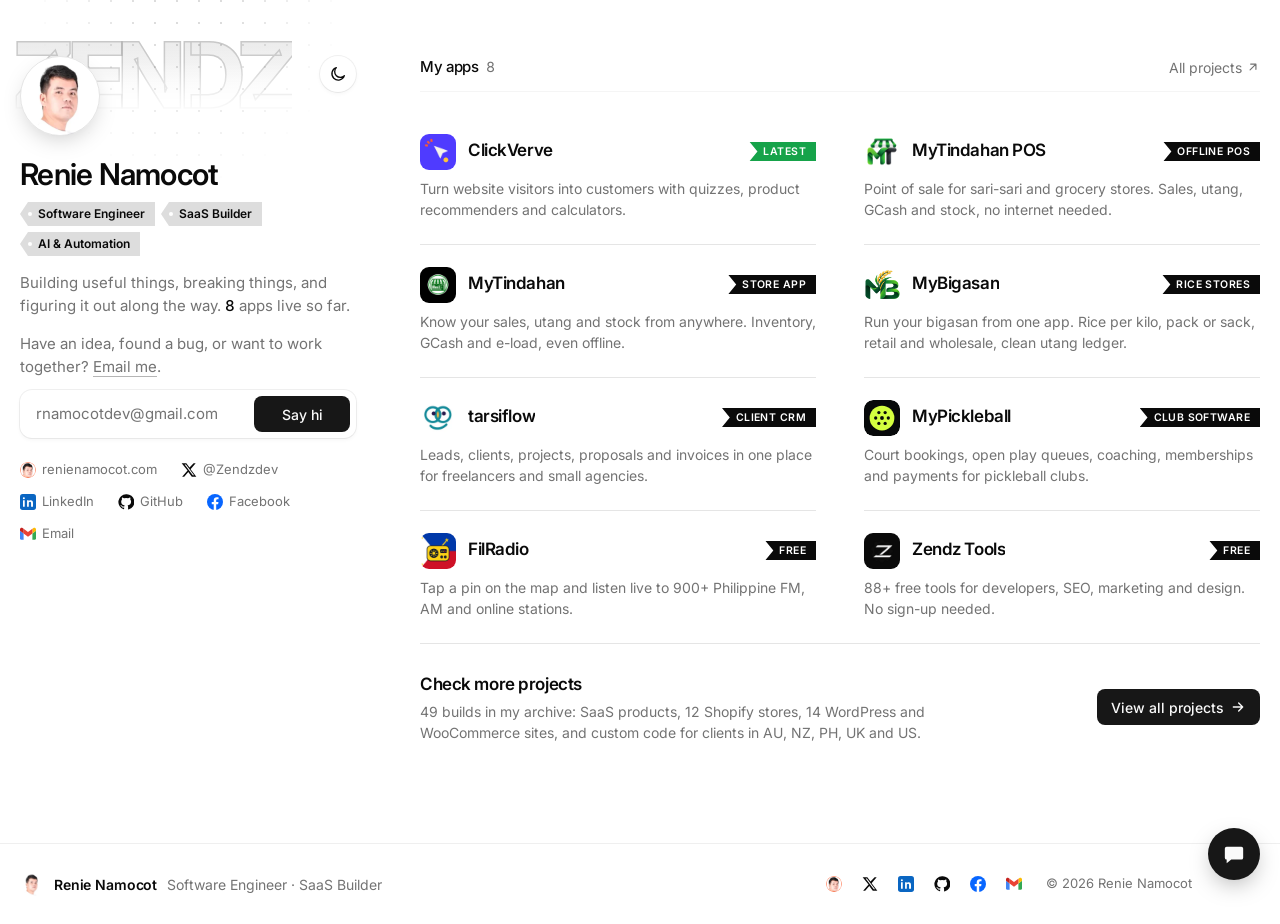
==== commit cb7e5610: "Open-row app list, motion, name-only preview, FilRadio player, ZENDZ cover - App list: open rows wit" ====
--- a/index.html
+++ b/index.html
@@ -40,7 +40,7 @@
   <link href="https://fonts.googleapis.com/css2?family=Inter:wght@400;500;600&display=swap" rel="stylesheet">
 
   <script>try{var t=localStorage.getItem("rn_theme");if(t==="dark"||t==="light")document.documentElement.setAttribute("data-theme",t)}catch(e){}</script>
-  <link rel="stylesheet" href="styles.css?v=20261126c">
+  <link rel="stylesheet" href="styles.css?v=20261126g">
 
   <script type="application/ld+json">
   {
@@ -90,6 +90,7 @@
     <!-- ================= LEFT: PROFILE ================= -->
     <aside class="profile enter">
       <div class="dots" aria-hidden="true"></div>
+      <div class="cover-word" aria-hidden="true">ZENDZ</div>
       <button class="theme-toggle" type="button" aria-label="Switch to dark mode">
         <svg class="i-moon" viewBox="0 0 24 24" aria-hidden="true"><path d="M20.5 14.2A8.5 8.5 0 1 1 9.8 3.5a7 7 0 0 0 10.7 10.7Z"/></svg>
         <svg class="i-sun" viewBox="0 0 24 24" aria-hidden="true"><circle cx="12" cy="12" r="4"/><path d="M12 2.5v2M12 19.5v2M4.6 4.6 6 6M18 18l1.4 1.4M2.5 12h2M19.5 12h2M4.6 19.4 6 18M18 6l1.4-1.4"/></svg>
@@ -227,6 +228,9 @@
                 <span class="ribbon">Free</span>
               </div>
               <p class="app__desc">Tap a pin on the map and listen live to 900+ Philippine FM, AM and online stations.</p>
+              <button class="listen" type="button" data-filradio hidden>
+                <span class="listen__icon" aria-hidden="true"></span><span class="listen__text">Listen live</span>
+              </button>
               <div class="shot"><img src="shots/filradio.jpg" width="1280" height="800" loading="lazy" alt="FilRadio map of Philippine radio stations"></div>
             </article>
           </li>
@@ -306,6 +310,12 @@
     </section>
   </div>
 
-  <script src="main.js?v=20261126c" defer></script>
+  <!-- FilRadio player widget (my app): round radio button bottom-left; the player loads only when opened -->
+  <script src="https://filradio.xyz/widget.js"
+          data-launcher="icon"
+          data-position="left"
+          data-ref="renienamocot"
+          defer></script>
+  <script src="main.js?v=20261126g" defer></script>
 </body>
 </html>
--- a/styles.css
+++ b/styles.css
@@ -550,3 +550,167 @@
 /* dark-mode touch-ups */
 :root[data-theme="dark"] .profile__avatar, :root[data-theme="dark"] .chat__head img { outline-color: #ffffff1f; }
 @media (prefers-color-scheme: dark) { :root:not([data-theme="light"]) .profile__avatar { outline-color: #ffffff1f; } }
+
+/* ================= Screenshot preview on hover (mouse devices only) =================
+   Touch screens can't hover, so there the screenshot stays inside the card. */
+@media (hover: hover) and (pointer: fine) {
+  .app { overflow: visible; }
+  .app .shot {
+    position: absolute; left: -8px; right: -8px; top: calc(100% + 10px);
+    z-index: 30; margin: 0; padding: 0;
+    opacity: 0; visibility: hidden; pointer-events: none;
+    transform: translateY(-6px) scale(.98); transform-origin: top center;
+    transition: opacity .18s ease, transform .18s ease, visibility 0s linear .18s;
+  }
+  .app.flip .shot { top: auto; bottom: calc(100% + 10px); transform-origin: bottom center; transform: translateY(6px) scale(.98); }
+  .app .shot img {
+    border-radius: 12px;
+    box-shadow: var(--surface-shadow), 0 24px 48px -12px rgb(0 0 0 / .28);
+    transform: none !important;
+  }
+  .app:has(h3 a:hover) .shot, .app:has(h3 a:focus-visible) .shot {
+    opacity: 1; visibility: visible; transform: none;
+    transition: opacity .18s ease, transform .18s ease, visibility 0s;
+  }
+  .app:has(h3 a:hover), .app:has(h3 a:focus-visible) { z-index: 31; position: relative; }
+  .grid2 > li { position: relative; }
+  .grid2 > li:has(h3 a:hover), .grid2 > li:has(h3 a:focus-visible) { z-index: 31; }
+}
+
+/* =====================================================================
+   App list v2: open rows instead of boxed cards (no border/radius/bg)
+   ===================================================================== */
+.grid2 { column-gap: 48px; row-gap: 0; border-bottom: 1px solid var(--border); }
+.grid2 > li { border-top: 1px solid var(--border); }
+.grid2 .app.card,
+.grid2 .app.card:has(a:hover),
+.grid2 .app.card:has(:focus-visible) {
+  background: none; box-shadow: none; border-radius: 0;
+  padding: 22px 0 24px;
+}
+/* only the name is the link (no full-row overlay) */
+.grid2 .app h3 { flex: 0 1 auto; margin-right: auto; }
+.grid2 .app h3 a::after { content: none; }
+.grid2 .app h3 a { cursor: pointer; }
+
+/* bigger logo, lifts on hover */
+.grid2 .app .logo { width: 36px; height: 36px; border-radius: 9px; transition: transform .25s cubic-bezier(.2,.8,.2,1); }
+.grid2 .app:has(h3 a:hover) .logo { transform: translateY(-2px) rotate(-4deg); }
+
+/* name: underline grows + arrow slides in */
+.grid2 .app h3 { font-size: 17px; }
+.grid2 .app h3 a span:first-child {
+  text-decoration: none;
+  background: linear-gradient(currentColor, currentColor) 0 100% / 0 1px no-repeat;
+  transition: background-size .3s cubic-bezier(.2,.8,.2,1);
+  padding-bottom: 1px;
+}
+.grid2 .app h3 a:hover span:first-child,
+.grid2 .app h3 a:focus-visible span:first-child { background-size: 100% 1px; }
+.grid2 .app h3 a::before {
+  content: "↗"; order: 2; font-size: 14px; color: var(--muted-foreground);
+  opacity: 0; transform: translate(-4px, 4px);
+  transition: opacity .2s, transform .25s cubic-bezier(.2,.8,.2,1);
+}
+.grid2 .app h3 a:hover::before,
+.grid2 .app h3 a:focus-visible::before { opacity: 1; transform: none; }
+
+/* category tag: notched label sitting in the row (no fold, no overhang) */
+.grid2 .ribbon { margin-right: 0; padding: 3px 10px 3px 14px; font-size: 10.5px; }
+.grid2 .app__top::after { display: none; }
+
+/* "Check more projects" as an open row */
+.more.card { background: none; box-shadow: none; border-radius: 0; margin-top: 0; padding: 28px 0 4px; }
+.more:hover { box-shadow: none; }
+.more h3 { font-size: 17px; }
+
+/* =====================================================================
+   Motion
+   ===================================================================== */
+/* scroll reveal (class added by JS, so content is visible without JS) */
+.reveal { opacity: 0; transform: translateY(14px); }
+.reveal.in {
+  opacity: 1; transform: none;
+  transition: opacity .6s cubic-bezier(.2,.8,.2,1), transform .6s cubic-bezier(.2,.8,.2,1);
+  transition-delay: calc(var(--i, 0) * 70ms);
+}
+/* hover preview grows in from a smaller size */
+@media (hover: hover) and (pointer: fine) {
+  .grid2 .app .shot { transform: translateY(-8px) scale(.94); }
+  .grid2 .app.flip .shot { transform: translateY(8px) scale(.94); }
+  .grid2 .app:has(h3 a:hover) .shot, .grid2 .app:has(h3 a:focus-visible) .shot { transform: none; transition-duration: .25s; }
+}
+/* revenue line pulses once when it appears */
+.app__mrr::before { animation: mrr-pop .6s cubic-bezier(.2,.8,.2,1) both; }
+@keyframes mrr-pop { 0% { transform: scale(0); } 60% { transform: scale(1.5); } 100% { transform: scale(1); } }
+
+@media (prefers-reduced-motion: reduce) {
+  .reveal, .reveal.in { opacity: 1; transform: none; transition: none; }
+  .grid2 .app .logo, .grid2 .app h3 a::before, .grid2 .app h3 a span:first-child { transition: none; }
+  .app__mrr::before { animation: none; }
+}
+
+/* no double line under the header */
+.grid2 > li:first-child { border-top: 0; }
+@media (min-width: 40rem) { .grid2 > li:nth-child(2) { border-top: 0; } }
+
+/* Role tags: clearly readable in light and dark */
+.roles span {
+  background: color-mix(in oklab, var(--foreground) 12%, var(--background));
+  color: var(--foreground);
+  font-weight: 600;
+}
+.roles span::before { background: var(--background); }
+
+/* ================= FilRadio "Listen live" ================= */
+.listen {
+  position: relative; z-index: 2;
+  display: inline-flex; align-items: center; gap: 8px;
+  margin-top: 12px; height: 32px; padding: 0 14px 0 10px; max-width: 100%;
+  border: 0; border-radius: 999px; cursor: pointer;
+  background: var(--primary); color: var(--primary-foreground);
+  font: inherit; font-size: 13px; font-weight: 500;
+  transition: transform .15s, background .15s;
+}
+.listen[hidden] { display: none; }
+.listen:hover { transform: translateY(-1px); }
+.listen:active { transform: scale(.96); }
+.listen__text { overflow: hidden; text-overflow: ellipsis; white-space: nowrap; }
+.listen__icon { width: 0; height: 0; border-left: 8px solid currentColor; border-top: 5px solid transparent; border-bottom: 5px solid transparent; margin-left: 4px; }
+/* playing: animated equaliser bars instead of the play triangle */
+.listen.is-playing .listen__icon {
+  width: 12px; height: 10px; border: 0; margin-left: 2px;
+  background:
+    linear-gradient(currentColor, currentColor) 0 100% / 3px 40% no-repeat,
+    linear-gradient(currentColor, currentColor) 50% 100% / 3px 100% no-repeat,
+    linear-gradient(currentColor, currentColor) 100% 100% / 3px 60% no-repeat;
+  animation: eq 0.9s ease-in-out infinite alternate;
+}
+@keyframes eq {
+  0%   { background-size: 3px 40%, 3px 100%, 3px 60%; }
+  50%  { background-size: 3px 100%, 3px 50%, 3px 80%; }
+  100% { background-size: 3px 60%, 3px 80%, 3px 30%; }
+}
+@media (prefers-reduced-motion: reduce) { .listen.is-playing .listen__icon { animation: none; } }
+
+/* ================= "ZENDZ" wordmark behind the profile picture ================= */
+.cover-word {
+  position: absolute; z-index: -1; left: -6px; top: 18px;
+  font-size: clamp(5rem, 22vw, 8.5rem); font-weight: 800; line-height: .9; letter-spacing: -0.06em;
+  white-space: nowrap; pointer-events: none; user-select: none;
+  color: transparent;
+  -webkit-text-stroke: 1.5px color-mix(in oklab, var(--foreground) 16%, transparent);
+  background: linear-gradient(180deg, color-mix(in oklab, var(--foreground) 9%, transparent), transparent 85%);
+  -webkit-background-clip: text; background-clip: text;
+  -webkit-mask-image: linear-gradient(180deg, #000 35%, transparent 100%);
+  mask-image: linear-gradient(180deg, #000 35%, transparent 100%);
+  animation: cover-in 1s cubic-bezier(.2,.8,.2,1) both .1s;
+}
+@keyframes cover-in { from { opacity: 0; transform: translateY(10px); letter-spacing: -0.02em; } }
+/* sized to stay inside the profile column (17rem / 21rem wide) */
+@media (min-width: 64rem) { .cover-word { top: 34px; font-size: 4.6rem; } }
+@media (min-width: 80rem) { .cover-word { font-size: 5.7rem; } }
+@media (max-width: 63.99rem) { .cover-word { top: 8px; left: auto; right: 40px; font-size: clamp(4rem, 20vw, 6rem); } }
+/* keep the avatar crisp above the wordmark */
+.profile__avatar { position: relative; background: #fff; }
+@media (prefers-reduced-motion: reduce) { .cover-word { animation: none; } }
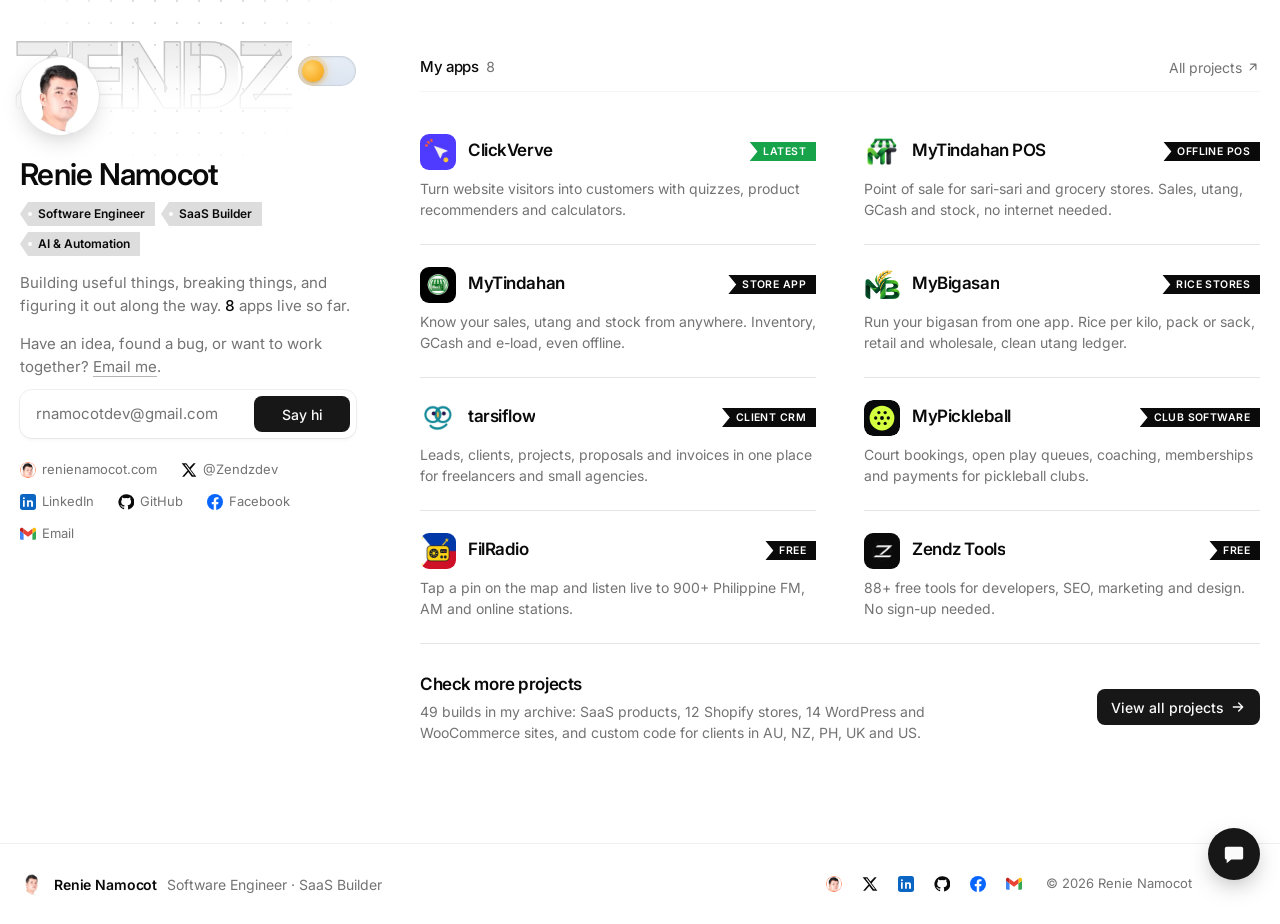
==== commit 4c314fd1: "Animate ZENDZ, day/night switch, slow theme fade, FilRadio mini player - Remove every em dash from t" ====
--- a/index.html
+++ b/index.html
@@ -5,7 +5,7 @@
   <meta name="viewport" content="width=device-width, initial-scale=1, viewport-fit=cover">
 
   <!-- ============ SEO ============ -->
-  <title>Renie Namocot — Software Engineer &amp; SaaS Builder</title>
+  <title>Renie Namocot | Software Engineer &amp; SaaS Builder</title>
   <meta name="description" content="Renie Namocot, Software Engineer and SaaS builder from the Philippines. See ClickVerve, MyTindahan, MyBigasan, tarsiflow, MyPickleball and more.">
   <meta name="author" content="Renie Namocot">
   <meta name="robots" content="index, follow, max-image-preview:large">
@@ -16,7 +16,7 @@
 
   <meta property="og:type" content="profile">
   <meta property="og:site_name" content="Renie Namocot">
-  <meta property="og:title" content="Renie Namocot — Software Engineer &amp; SaaS Builder">
+  <meta property="og:title" content="Renie Namocot | Software Engineer &amp; SaaS Builder">
   <meta property="og:description" content="Apps I've built and shipped: ClickVerve, MyTindahan, MyBigasan, tarsiflow, FilRadio and more.">
   <meta property="og:url" content="https://apps.renienamocot.com/">
   <meta property="og:image" content="https://apps.renienamocot.com/og.png">
@@ -26,7 +26,7 @@
   <meta name="twitter:card" content="summary_large_image">
   <meta name="twitter:site" content="@Zendzdev">
   <meta name="twitter:creator" content="@Zendzdev">
-  <meta name="twitter:title" content="Renie Namocot — Software Engineer &amp; SaaS Builder">
+  <meta name="twitter:title" content="Renie Namocot | Software Engineer &amp; SaaS Builder">
   <meta name="twitter:description" content="Apps I've built and shipped: ClickVerve, MyTindahan, MyBigasan, tarsiflow, FilRadio and more.">
   <meta name="twitter:image" content="https://apps.renienamocot.com/og.png">
 
@@ -40,7 +40,7 @@
   <link href="https://fonts.googleapis.com/css2?family=Inter:wght@400;500;600&display=swap" rel="stylesheet">
 
   <script>try{var t=localStorage.getItem("rn_theme");if(t==="dark"||t==="light")document.documentElement.setAttribute("data-theme",t)}catch(e){}</script>
-  <link rel="stylesheet" href="styles.css?v=20261126g">
+  <link rel="stylesheet" href="styles.css?v=20261126j">
 
   <script type="application/ld+json">
   {
@@ -90,10 +90,9 @@
     <!-- ================= LEFT: PROFILE ================= -->
     <aside class="profile enter">
       <div class="dots" aria-hidden="true"></div>
-      <div class="cover-word" aria-hidden="true">ZENDZ</div>
+      <div class="cover-word" aria-hidden="true"><span style="--i:0">Z</span><span style="--i:1">E</span><span style="--i:2">N</span><span style="--i:3">D</span><span style="--i:4">Z</span></div>
       <button class="theme-toggle" type="button" aria-label="Switch to dark mode">
-        <svg class="i-moon" viewBox="0 0 24 24" aria-hidden="true"><path d="M20.5 14.2A8.5 8.5 0 1 1 9.8 3.5a7 7 0 0 0 10.7 10.7Z"/></svg>
-        <svg class="i-sun" viewBox="0 0 24 24" aria-hidden="true"><circle cx="12" cy="12" r="4"/><path d="M12 2.5v2M12 19.5v2M4.6 4.6 6 6M18 18l1.4 1.4M2.5 12h2M19.5 12h2M4.6 19.4 6 18M18 6l1.4-1.4"/></svg>
+        <span class="tt-track" aria-hidden="true"><span class="tt-stars"></span><span class="tt-knob"></span></span>
       </button>
 
       <div class="profile__head">
@@ -228,9 +227,21 @@
                 <span class="ribbon">Free</span>
               </div>
               <p class="app__desc">Tap a pin on the map and listen live to 900+ Philippine FM, AM and online stations.</p>
-              <button class="listen" type="button" data-filradio hidden>
-                <span class="listen__icon" aria-hidden="true"></span><span class="listen__text">Listen live</span>
-              </button>
+              <div class="player" data-filradio hidden>
+                <button class="player__play" type="button" aria-label="Play FilRadio">
+                  <svg class="pp-play" viewBox="0 0 24 24" aria-hidden="true"><path d="M8 5.5v13a1 1 0 0 0 1.5.86l10.4-6.5a1 1 0 0 0 0-1.72L9.5 4.64A1 1 0 0 0 8 5.5Z"/></svg>
+                  <svg class="pp-pause" viewBox="0 0 24 24" aria-hidden="true"><rect x="6.5" y="5" width="4" height="14" rx="1.2"/><rect x="13.5" y="5" width="4" height="14" rx="1.2"/></svg>
+                </button>
+                <div class="player__meta">
+                  <span class="player__title">Pick a station</span>
+                  <span class="player__sub"><span class="player__live">Live</span>FilRadio · 900+ Philippine stations</span>
+                </div>
+                <div class="player__wave" aria-hidden="true"><i style="--h:25%;--d:0s"></i><i style="--h:86%;--d:0.09s"></i><i style="--h:32%;--d:0.18s"></i><i style="--h:41%;--d:0.27s"></i><i style="--h:52%;--d:0.36s"></i><i style="--h:84%;--d:0.44999999999999996s"></i><i style="--h:72%;--d:0.54s"></i><i style="--h:48%;--d:0s"></i><i style="--h:31%;--d:0.09s"></i><i style="--h:44%;--d:0.18s"></i><i style="--h:94%;--d:0.27s"></i><i style="--h:36%;--d:0.36s"></i><i style="--h:71%;--d:0.44999999999999996s"></i><i style="--h:25%;--d:0.54s"></i><i style="--h:63%;--d:0s"></i><i style="--h:50%;--d:0.09s"></i><i style="--h:90%;--d:0.18s"></i><i style="--h:56%;--d:0.27s"></i><i style="--h:36%;--d:0.36s"></i><i style="--h:48%;--d:0.44999999999999996s"></i><i style="--h:58%;--d:0.54s"></i><i style="--h:93%;--d:0s"></i><i style="--h:43%;--d:0.09s"></i><i style="--h:49%;--d:0.18s"></i><i style="--h:26%;--d:0.27s"></i><i style="--h:82%;--d:0.36s"></i><i style="--h:41%;--d:0.44999999999999996s"></i><i style="--h:87%;--d:0.54s"></i></div>
+                <button class="player__open" type="button" aria-label="Open the FilRadio station list">
+                  <svg viewBox="0 0 24 24" aria-hidden="true"><path d="M4 6h16M4 12h10M4 18h7"/><circle cx="18" cy="16" r="2.5"/><path d="M20.5 16V9.5l-2.5.8"/></svg>
+                  <span>Stations</span>
+                </button>
+              </div>
               <div class="shot"><img src="shots/filradio.jpg" width="1280" height="800" loading="lazy" alt="FilRadio map of Philippine radio stations"></div>
             </article>
           </li>
@@ -316,6 +327,6 @@
           data-position="left"
           data-ref="renienamocot"
           defer></script>
-  <script src="main.js?v=20261126g" defer></script>
+  <script src="main.js?v=20261126j" defer></script>
 </body>
 </html>
--- a/styles.css
+++ b/styles.css
@@ -714,3 +714,170 @@
 /* keep the avatar crisp above the wordmark */
 .profile__avatar { position: relative; background: #fff; }
 @media (prefers-reduced-motion: reduce) { .cover-word { animation: none; } }
+
+/* ================= ZENDZ wordmark animation =================
+   Each letter carries its own outline + fill so it can move:
+   a slow staggered float (wave) and a light band sweeping through. */
+.cover-word {
+  display: flex;
+  -webkit-text-stroke: 0; background: none; color: inherit;
+}
+.cover-word span {
+  display: inline-block;
+  color: transparent;
+  -webkit-text-stroke: 1.5px color-mix(in oklab, var(--foreground) 18%, transparent);
+  background:
+    linear-gradient(105deg,
+      transparent 0 38%,
+      color-mix(in oklab, var(--foreground) 22%, transparent) 50%,
+      transparent 62% 100%) 120% 0 / 300% 100% no-repeat,
+    linear-gradient(180deg, color-mix(in oklab, var(--foreground) 9%, transparent), transparent 85%);
+  -webkit-background-clip: text; background-clip: text;
+  animation:
+    zendz-float 6s ease-in-out infinite,
+    zendz-shine 7s cubic-bezier(.45,0,.2,1) infinite;
+  animation-delay: calc(var(--i) * -0.45s), calc(var(--i) * 0.12s + 1.2s);
+}
+@keyframes zendz-float {
+  0%, 100% { transform: translateY(0); }
+  50%      { transform: translateY(-6px); }
+}
+@keyframes zendz-shine {
+  0%       { background-position: 120% 0, 0 0; }
+  35%, 100% { background-position: -20% 0, 0 0; }
+}
+@media (prefers-reduced-motion: reduce) {
+  .cover-word span { animation: none; }
+}
+
+/* ================= Day/night switch (replaces the sun/moon icon) ================= */
+.theme-toggle {
+  width: 58px; height: 30px; padding: 0; border-radius: 999px;
+  background: transparent; box-shadow: none; display: block;
+}
+.theme-toggle:hover { box-shadow: none; }
+.tt-track {
+  position: relative; display: block; width: 100%; height: 100%; border-radius: inherit; overflow: hidden;
+  background: linear-gradient(180deg, #e8eef7, #dbe4f0);
+  box-shadow: inset 0 0 0 1px #0000000f, inset 0 1px 3px #0000001a;
+  transition: background .45s ease;
+}
+.tt-stars {
+  position: absolute; inset: 0; opacity: 0; transform: translateY(6px);
+  background:
+    radial-gradient(1.2px 1.2px at 10px 9px, #fff 99%, transparent),
+    radial-gradient(1px 1px at 18px 20px, #fff 99%, transparent),
+    radial-gradient(1.4px 1.4px at 25px 8px, #fff 99%, transparent),
+    radial-gradient(1px 1px at 8px 19px, #ffffffb3 99%, transparent),
+    radial-gradient(1px 1px at 30px 16px, #ffffffb3 99%, transparent);
+  transition: opacity .45s ease, transform .45s ease;
+}
+.tt-knob {
+  position: absolute; top: 4px; left: 4px; width: 22px; height: 22px; border-radius: 50%;
+  background: radial-gradient(circle at 35% 35%, #ffd36b, #f59e0b);
+  box-shadow: 0 0 0 4px #f59e0b26, 0 0 12px #f59e0b66, 0 1px 2px #0003;
+  transition: transform .5s cubic-bezier(.65,-0.2,.25,1.3), background .45s ease, box-shadow .45s ease;
+}
+/* dark: knob slides right and becomes a crescent moon, stars appear */
+.theme-toggle[data-mode="dark"] .tt-track { background: linear-gradient(180deg, #111827, #1e293b); box-shadow: inset 0 0 0 1px #ffffff1a, inset 0 1px 3px #0006; }
+.theme-toggle[data-mode="dark"] .tt-stars { opacity: 1; transform: none; animation: tt-twinkle 2.4s ease-in-out infinite; }
+.theme-toggle[data-mode="dark"] .tt-knob {
+  transform: translateX(28px) rotate(-30deg);
+  background: transparent;
+  box-shadow: inset -7px -2px 0 0 #e5e7eb, 0 0 10px #e5e7eb33;
+}
+.theme-toggle:hover .tt-knob { filter: brightness(1.06); }
+.theme-toggle:active .tt-knob { width: 26px; }
+.theme-toggle[data-mode="dark"]:active .tt-knob { transform: translateX(24px) rotate(-30deg); }
+.theme-toggle:focus-visible { box-shadow: 0 0 0 3px color-mix(in oklab, var(--ring) 50%, transparent); }
+@keyframes tt-twinkle { 50% { opacity: .55; } }
+@media (max-width: 63.99rem) { .profile__head { padding-right: 66px; } }
+@media (prefers-reduced-motion: reduce) {
+  .tt-knob, .tt-track, .tt-stars { transition: none; }
+  .theme-toggle[data-mode="dark"] .tt-stars { animation: none; }
+}
+
+/* ================= Slow fade when switching light/dark ================= */
+/* Chrome, Edge, Safari: whole-page cross-fade */
+::view-transition-old(root),
+::view-transition-new(root) { animation-duration: .9s; animation-timing-function: cubic-bezier(.4,0,.2,1); }
+/* the switch animates live on top instead of being cross-faded */
+.theme-toggle { view-transition-name: theme-switch; }
+::view-transition-old(theme-switch) { display: none; }
+::view-transition-new(theme-switch) { animation: none; }
+/* Other browsers: ease every colour change */
+.theme-anim, .theme-anim *:not(.tt-track):not(.tt-knob):not(.tt-stars),
+.theme-anim *::before, .theme-anim *::after {
+  transition: background-color .85s ease, color .85s ease, border-color .85s ease,
+              box-shadow .85s ease, fill .85s ease, stroke .85s ease, -webkit-text-stroke-color .85s ease !important;
+}
+
+/* ================= FilRadio mini player (no box) ================= */
+.player {
+  position: relative; z-index: 2;
+  display: flex; align-items: center; gap: 12px;
+  margin-top: 14px; max-width: 100%;
+}
+.player[hidden] { display: none; }
+.player__play {
+  flex: none; position: relative; width: 40px; height: 40px; border-radius: 50%; border: 0; cursor: pointer;
+  display: grid; place-items: center;
+  background: var(--primary); color: var(--primary-foreground);
+  box-shadow: 0 6px 16px -6px rgb(0 0 0 / .45);
+  transition: transform .15s ease;
+}
+.player__play:hover { transform: scale(1.06); }
+.player__play:active { transform: scale(.94); }
+.player__play svg { grid-area: 1 / 1; width: 18px; height: 18px; fill: currentColor; transition: opacity .2s, transform .25s cubic-bezier(.2,.8,.2,1); }
+.player__play .pp-play { transform: translateX(1px); }
+.player__play .pp-pause { opacity: 0; transform: scale(.5); }
+.player.is-playing .pp-play { opacity: 0; transform: scale(.5); }
+.player.is-playing .pp-pause { opacity: 1; transform: none; }
+/* pulsing ring while live */
+.player.is-playing .player__play::after {
+  content: ""; position: absolute; inset: 0; border-radius: 50%;
+  border: 2px solid #22c55e; animation: pp-ring 1.8s ease-out infinite;
+}
+@keyframes pp-ring { from { transform: scale(1); opacity: .8; } to { transform: scale(1.5); opacity: 0; } }
+
+.player__meta { min-width: 0; flex: 0 1 auto; display: flex; flex-direction: column; line-height: 1.25; }
+.player__title { font-size: 14px; font-weight: 600; letter-spacing: -0.01em; overflow: hidden; text-overflow: ellipsis; white-space: nowrap; max-width: 220px; }
+.player__sub { display: flex; align-items: center; gap: 6px; font-size: 12px; color: var(--muted-foreground); white-space: nowrap; overflow: hidden; text-overflow: ellipsis; }
+.player__live {
+  display: none; align-items: center; gap: 4px;
+  font-size: 10px; font-weight: 700; letter-spacing: .08em; text-transform: uppercase; color: #16a34a;
+}
+.player__live::before { content: ""; width: 6px; height: 6px; border-radius: 50%; background: #22c55e; animation: tt-twinkle 1.2s ease-in-out infinite; }
+.player.is-playing .player__live { display: inline-flex; }
+
+/* waveform: faint and still when idle, dancing when playing */
+.player__wave { flex: 1; min-width: 40px; height: 26px; display: flex; align-items: center; gap: 2px; overflow: hidden; }
+.player__wave i {
+  flex: 1 0 2px; max-width: 3px; height: var(--h); border-radius: 2px;
+  background: color-mix(in oklab, var(--foreground) 22%, transparent);
+  transform: scaleY(.35); transform-origin: center;
+  transition: transform .4s ease, background .4s ease;
+}
+.player.is-playing .player__wave i {
+  background: var(--foreground);
+  animation: pp-wave 1s ease-in-out infinite alternate;
+  animation-delay: var(--d);
+}
+@keyframes pp-wave { from { transform: scaleY(.25); } to { transform: scaleY(1); } }
+
+.player__open {
+  flex: none; display: inline-flex; align-items: center; gap: 6px; height: 32px; padding: 0 10px;
+  border: 0; border-radius: 8px; background: transparent; cursor: pointer;
+  color: var(--muted-foreground); font: inherit; font-size: 13px; font-weight: 500;
+  transition: color .15s, background .15s;
+}
+.player__open:hover { color: var(--foreground); background: var(--muted); }
+.player__open svg { width: 16px; height: 16px; fill: none; stroke: currentColor; stroke-width: 1.8; stroke-linecap: round; stroke-linejoin: round; }
+@media (max-width: 30rem) {
+  .player__open span { display: none; }
+  .player__title { max-width: 150px; }
+}
+@media (prefers-reduced-motion: reduce) {
+  .player.is-playing .player__wave i, .player.is-playing .player__play::after, .player__live::before { animation: none; }
+  .player.is-playing .player__wave i { transform: scaleY(.7); }
+}
